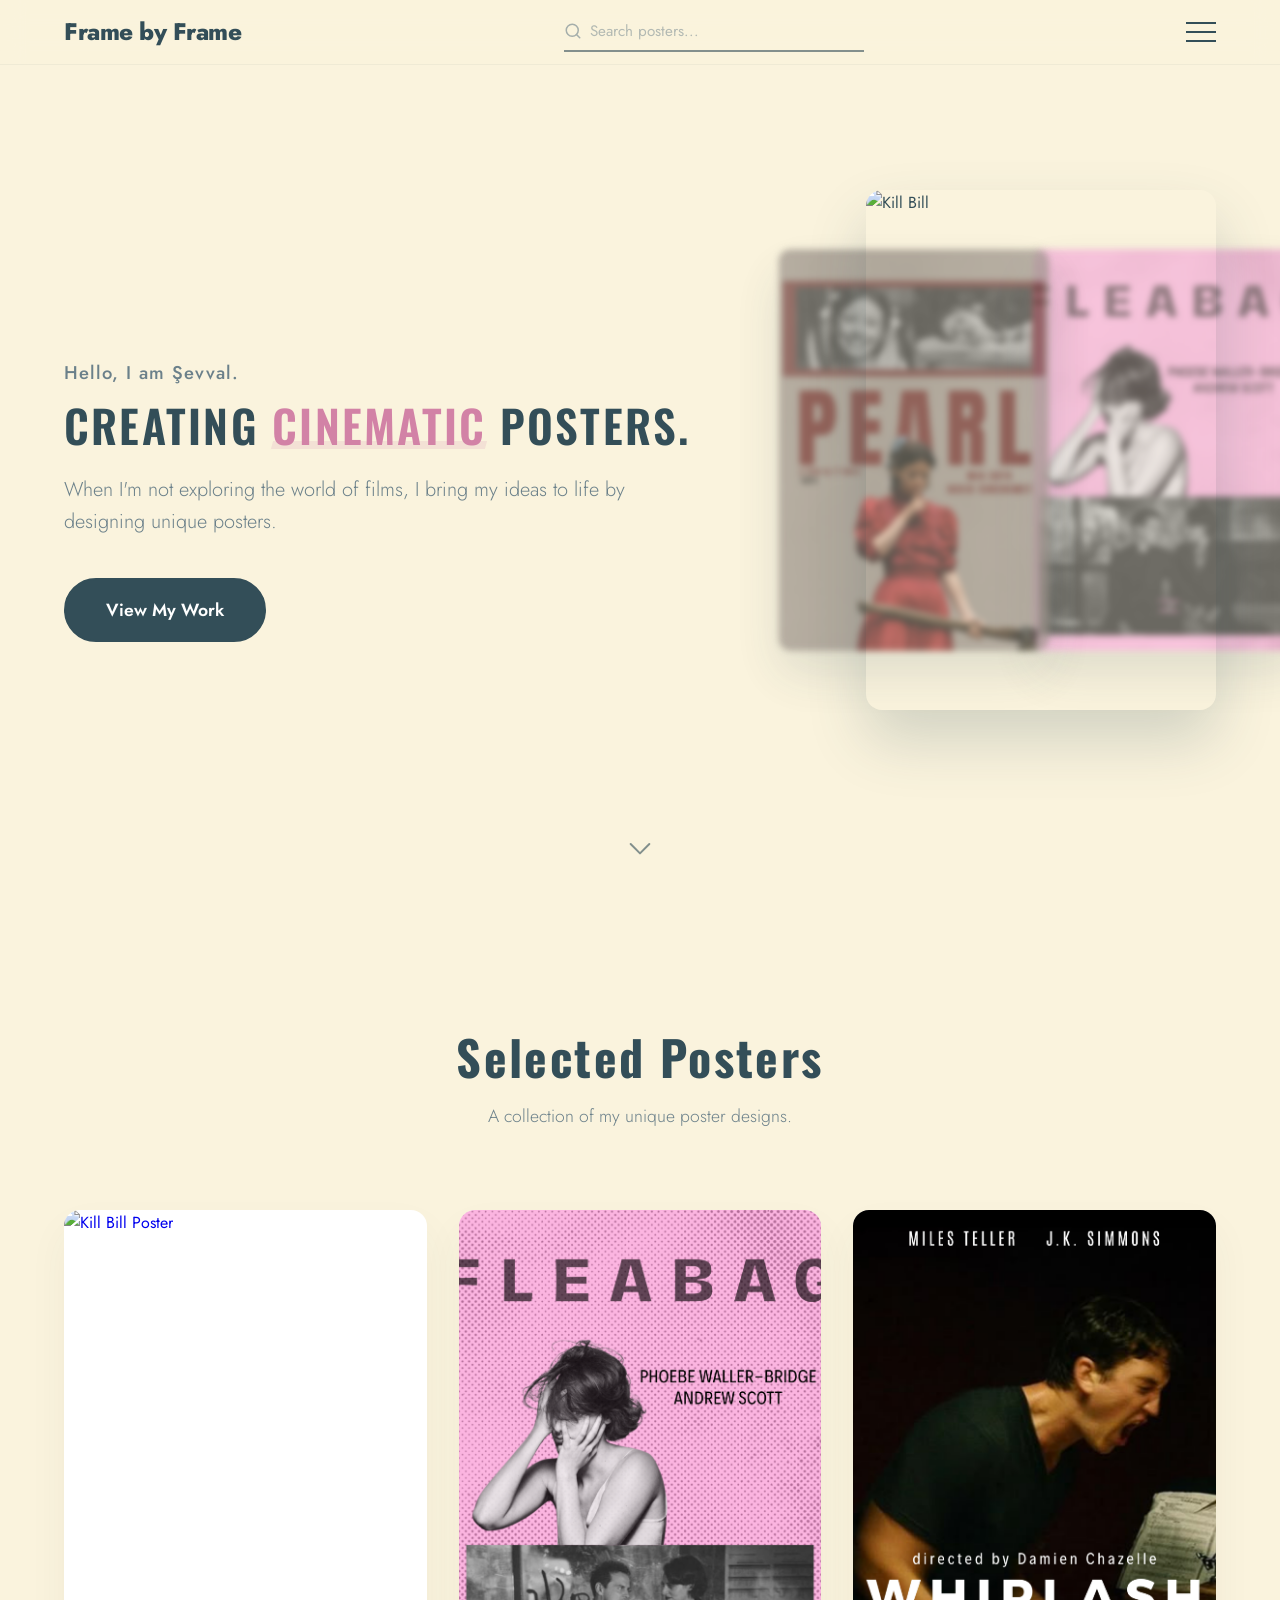
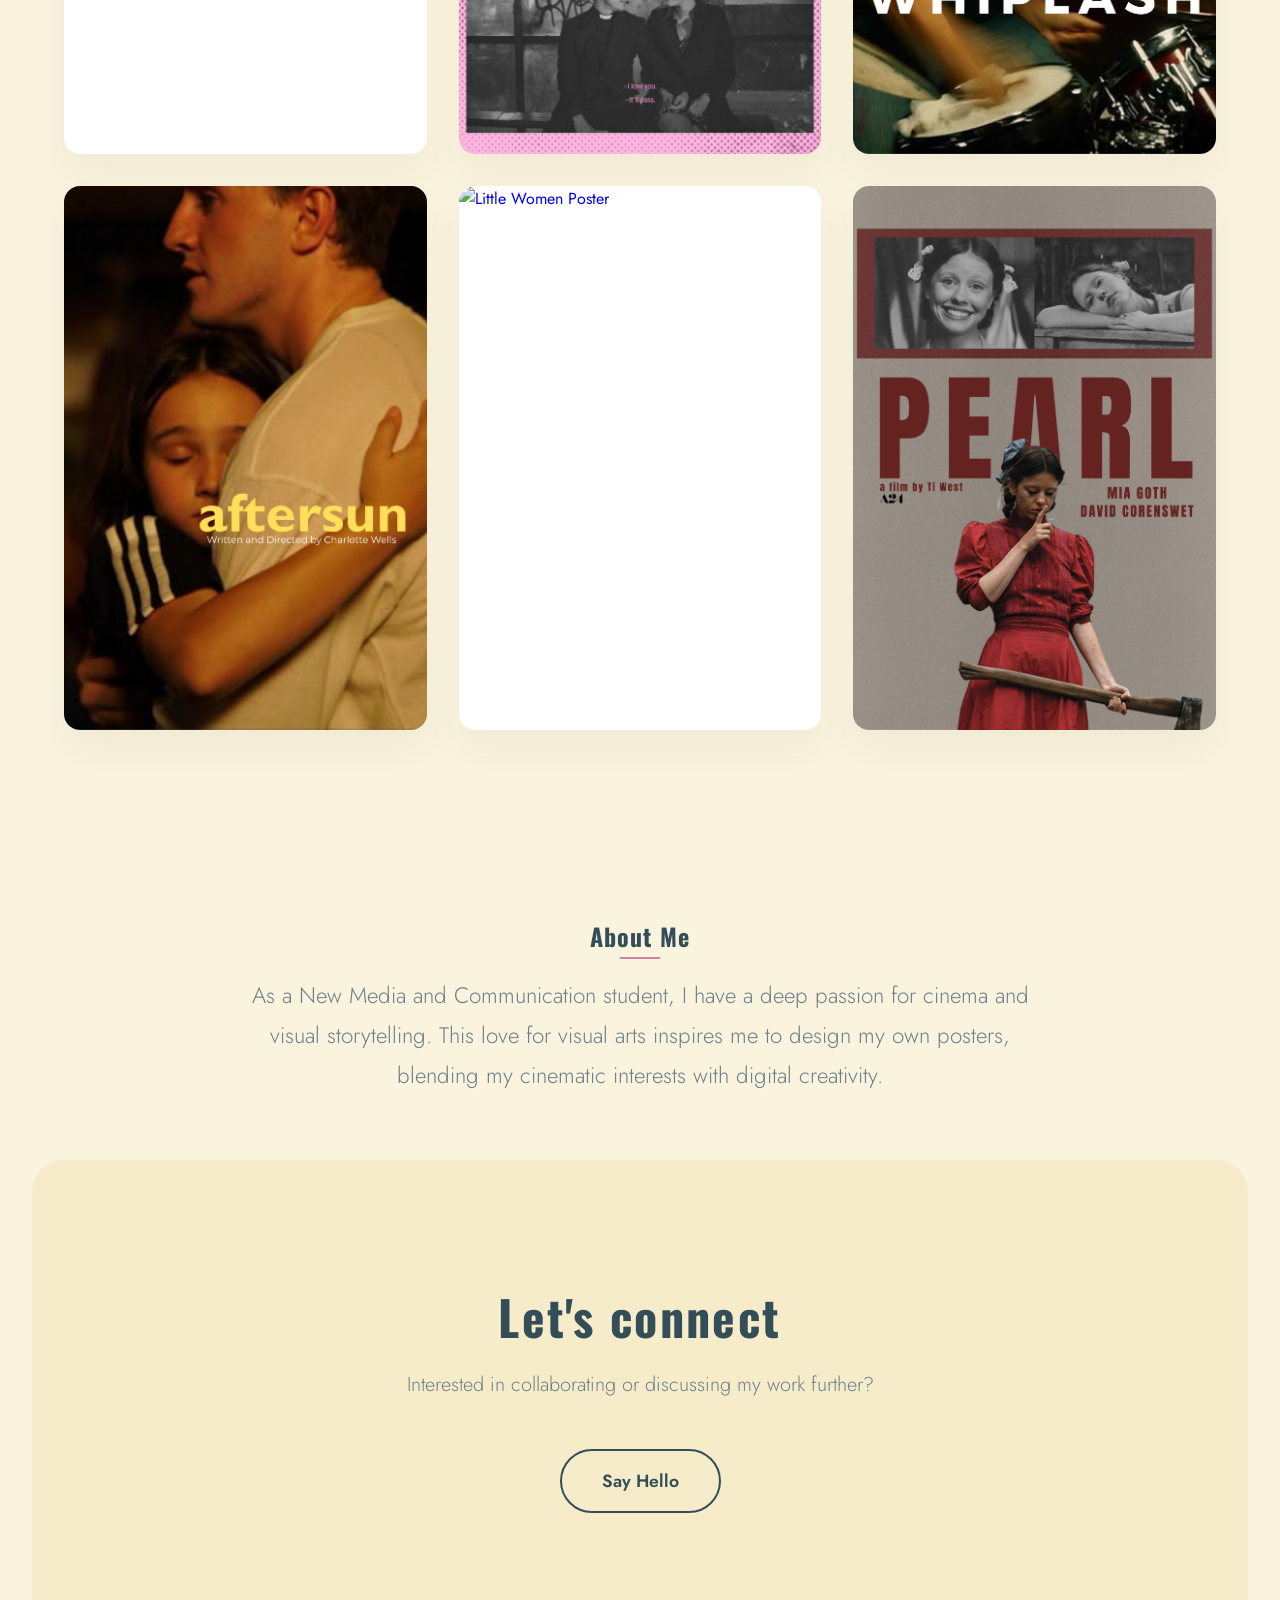
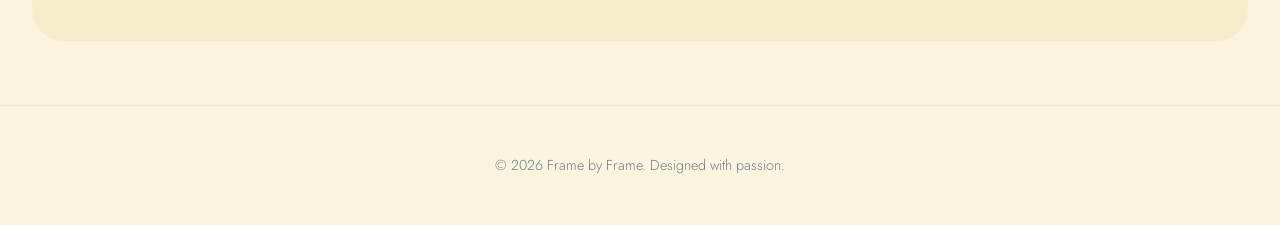
==== NMC104_Portfolio_ŞevvalEvlice/index.html @ 6ccd7b81 "Add files via upload" ====
<!DOCTYPE html>
<html lang="en">
<head>
    <meta charset="UTF-8">
    <meta name="viewport" content="width=device-width, initial-scale=1.0">
    <title>Frame by Frame | Portfolio</title>
    <meta name="description" content="Personal portfolio of Şevval, a New Media student showcasing poster designs.">
    <link rel="preconnect" href="https://fonts.googleapis.com">
    <link rel="preconnect" href="https://fonts.gstatic.com" crossorigin>
    <link href="https://fonts.googleapis.com/css2?family=Jost:wght@300;400;500;600&family=Oswald:wght@400;500;600;700&display=swap" rel="stylesheet">
    <link rel="stylesheet" href="style.css">
</head>
<body>
    <header class="header">
        <nav class="nav">
            <div class="logo">Frame by Frame</div>
            <div class="search-bar">
                <svg class="search-icon" xmlns="http://www.w3.org/2000/svg" width="18" height="18" viewBox="0 0 24 24" fill="none" stroke="currentColor" stroke-width="2" stroke-linecap="round" stroke-linejoin="round"><circle cx="11" cy="11" r="8"></circle><line x1="21" y1="21" x2="16.65" y2="16.65"></line></svg>
                <input type="text" id="posterSearch" placeholder="Search posters...">
            </div>

            <div class="nav-content" id="navContent">
                <ul class="nav-links">
                    <li><a href="#about">About</a></li>
                    <li><a href="posters.html">Work</a></li>
                    <li><a href="#contact">Contact</a></li>
                </ul>
            </div>

            <div class="hamburger" id="hamburger">
                <span></span>
                <span></span>
                <span></span>
            </div>
        </nav>
    </header>

    <main>
        <section class="hero" id="home">
            <div class="hero-content">
                <p class="greeting">Hello, I am Şevval.</p>
                <h1 class="title">Creating <span class="highlight">cinematic</span> posters.</h1>
                <p class="subtitle">When I'm not exploring the world of films, I bring my ideas to life by designing unique posters.</p>
                <a href="posters.html" class="btn">View My Work</a>
            </div>
            
            <div class="hero-slider">
                <div class="slider-track">
                    <img src="assets/KILL BILL.png" class="slider-item active" alt="Kill Bill">
                    <img src="assets/FLEABAG.png" class="slider-item next" alt="Fleabag">
                    <img src="assets/WHIPLASH.png" class="slider-item" alt="Whiplash">
                    <img src="assets/aftersun.png" class="slider-item" alt="Aftersun">
                    <img src="assets/little women.png" class="slider-item" alt="Little Women">
                    <img src="assets/PEARL.png" class="slider-item prev" alt="Pearl">
                </div>
            </div>
            
            <a href="#work" class="scroll-arrow" aria-label="Scroll to work">
                <svg xmlns="http://www.w3.org/2000/svg" width="32" height="32" viewBox="0 0 24 24" fill="none" stroke="currentColor" stroke-width="1.5" stroke-linecap="round" stroke-linejoin="round"><path d="m19 12-7 7-7-7"></path></svg>
            </a>
        </section>
        <section class="portfolio" id="work">
            <div class="section-header">
                <h2>Selected Posters</h2>
                <p>A collection of my unique poster designs.</p>
            </div>
            
            <div class="gallery">
                <a href="details.html?id=kill-bill" class="poster-card" style="text-decoration: none;">
                    <div class="poster-image-wrapper">
                        <img src="assets/KILL BILL.png" alt="Kill Bill Poster" class="poster-image" loading="lazy">
                        <div class="poster-overlay">
                            <span>Kill Bill</span>
                        </div>
                    </div>
                </a>

                <a href="details.html?id=fleabag" class="poster-card" style="text-decoration: none;">
                    <div class="poster-image-wrapper">
                        <img src="assets/FLEABAG.png" alt="Fleabag Poster" class="poster-image" style="object-position: top;" loading="lazy">
                        <div class="poster-overlay">
                            <span>Fleabag</span>
                        </div>
                    </div>
                </a>

                <a href="details.html?id=whiplash" class="poster-card" style="text-decoration: none;">
                    <div class="poster-image-wrapper">
                        <img src="assets/WHIPLASH.png" alt="Whiplash Poster" class="poster-image" loading="lazy">
                        <div class="poster-overlay">
                            <span>Whiplash</span>
                        </div>
                    </div>
                </a>

                <a href="details.html?id=aftersun" class="poster-card" style="text-decoration: none;">
                    <div class="poster-image-wrapper">
                        <img src="assets/aftersun.png" alt="Aftersun Poster" class="poster-image" loading="lazy">
                        <div class="poster-overlay">
                            <span>Aftersun</span>
                        </div>
                    </div>
                </a>

                <a href="details.html?id=little-women" class="poster-card" style="text-decoration: none;">
                    <div class="poster-image-wrapper">
                        <img src="assets/little women.png" alt="Little Women Poster" class="poster-image" style="object-position: top;" loading="lazy">
                        <div class="poster-overlay">
                            <span>Little Women</span>
                        </div>
                    </div>
                </a>

                <a href="details.html?id=pearl" class="poster-card" style="text-decoration: none;">
                    <div class="poster-image-wrapper">
                        <img src="assets/PEARL.png" alt="Pearl Poster" class="poster-image" loading="lazy">
                        <div class="poster-overlay">
                            <span>Pearl</span>
                        </div>
                    </div>
                </a>
            </div>
        </section>
        <section class="about-section" id="about">
            <div class="about-content">
                <h3>About Me</h3>
                <p>As a New Media and Communication student, I have a deep passion for cinema and visual storytelling. This love for visual arts inspires me to design my own posters, blending my cinematic interests with digital creativity.</p>
            </div>
        </section>

        <section class="contact" id="contact">
            <h2>Let's connect</h2>
            <p>Interested in collaborating or discussing my work further?</p>
            <a href="mailto:sevval.evlice@st.uskudar.edu.tr" class="btn btn-outline">Say Hello</a>
        </section>
    </main>

    <footer class="footer">
        <p>&copy; 2026 Frame by Frame. Designed with passion.</p>
    </footer>

    <script src="script.js"></script>
</body>
</html>
---- NMC104_Portfolio_ŞevvalEvlice/style.css ----
:root {
    --primary: #334E58;
    --accent: #D282A6;
    --accent-light: rgba(210, 130, 166, 0.15);
    --bg-color: #FAF3DD;
    --surface: #FFFFFF;
    --text-main: #334E58;
    --text-muted: #6B808A;
    --transition: all 0.5s cubic-bezier(0.16, 1, 0.3, 1);
}

* {
    margin: 0;
    padding: 0;
    box-sizing: border-box;
}

html {
    scroll-behavior: smooth;
}

body {
    font-family: 'Jost', sans-serif;
    background-color: var(--bg-color);
    color: var(--text-main);
    line-height: 1.6;
    overflow-x: hidden;
}

/* Typography */
h1, h2, h3 {
    font-family: 'Oswald', sans-serif;
    font-weight: 800;
    line-height: 1.2;
    letter-spacing: 0.05em;
}

h1 {
    font-size: clamp(2.5rem, 5vw, 4.5rem);
    margin-bottom: 1.5rem;
}

h2 {
    font-size: clamp(2rem, 4vw, 3rem);
    margin-bottom: 1rem;
}

p {
    color: var(--text-muted);
    font-size: 1.1rem;
    font-weight: 300;
}

.highlight {
    color: var(--accent);
    position: relative;
    display: inline-block;
}

.highlight::after {
    content: '';
    position: absolute;
    bottom: 5px;
    left: 0;
    width: 100%;
    height: 8px;
    background-color: var(--accent-light);
    z-index: -1;
    transform: skewX(-15deg);
}

/* Layout */
.header {
    position: fixed;
    top: 0;
    left: 0;
    width: 100%;
    padding: 0.75rem 5%;
    z-index: 100;
    background: rgba(250, 243, 221, 0.8);
    backdrop-filter: blur(12px);
    -webkit-backdrop-filter: blur(12px);
    border-bottom: 1px solid rgba(51, 78, 88, 0.05);
}

.nav {
    display: flex;
    justify-content: space-between;
    align-items: center;
    max-width: 1400px;
    margin: 0 auto;
    position: relative;
}

.logo {
    font-size: 1.5rem;
    font-weight: 800;
    color: var(--primary);
    letter-spacing: -0.02em;
}

.nav-content {
    position: absolute;
    top: calc(100% + 1.5rem);
    right: 0;
    width: 280px;
    background: var(--bg-color);
    display: flex;
    flex-direction: column;
    align-items: flex-start;
    justify-content: center;
    padding: 1.5rem;
    border-radius: 16px;
    box-shadow: 0 10px 40px rgba(51, 78, 88, 0.15);
    opacity: 0;
    visibility: hidden;
    transform: translateY(-20px);
    transition: var(--transition);
    z-index: 100;
}

.nav-content.active {
    opacity: 1;
    visibility: visible;
    transform: translateY(0);
}

.search-bar {
    flex: 1;
    max-width: 300px;
    margin: 0 2rem;
    display: flex;
    align-items: center;
    gap: 8px;
    border-bottom: 2px solid rgba(51, 78, 88, 0.6);
    transition: var(--transition);
}

.search-bar:focus-within {
    border-bottom-color: var(--accent);
}

.search-icon {
    color: var(--text-muted);
    opacity: 0.6;
    transition: var(--transition);
    flex-shrink: 0;
}

.search-bar:focus-within .search-icon {
    color: var(--accent);
    opacity: 1;
}

.search-bar input {
    font-size: 1rem;
    text-align: left;
}

/* Hamburger Menu Base */
.hamburger {
    display: flex;
    flex-direction: column;
    justify-content: space-between;
    width: 30px;
    height: 20px;
    cursor: pointer;
    z-index: 101;
}

.hamburger span {
    width: 100%;
    height: 2px;
    background-color: var(--primary);
    transition: var(--transition);
}

.hamburger.active span:nth-child(1) {
    transform: translateY(9px) rotate(45deg);
}

.hamburger.active span:nth-child(2) {
    opacity: 0;
}

.hamburger.active span:nth-child(3) {
    transform: translateY(-9px) rotate(-45deg);
}

.search-bar input {
    width: 100%;
    background: transparent;
    border: none;
    padding: 0.5rem 0;
    font-family: inherit;
    font-size: 0.95rem;
    color: var(--text-main);
    transition: var(--transition);
}

.search-bar input:focus {
    outline: none;
}

.search-bar input::placeholder {
    color: var(--text-muted);
    opacity: 0.5;
}

.nav-links {
    list-style: none;
    display: flex;
    flex-direction: column;
    align-items: flex-start;
    gap: 1.5rem;
    width: 100%;
}

.nav-links a {
    text-decoration: none;
    color: var(--text-muted);
    font-weight: 400;
    font-size: 1rem;
    transition: var(--transition);
    position: relative;
    display: inline-block;
}

.nav-links a:hover {
    color: var(--primary);
}

.nav-links a::after {
    content: '';
    position: absolute;
    width: 0;
    height: 2px;
    bottom: -4px;
    left: 0;
    background-color: var(--accent);
    transition: var(--transition);
}

.nav-links a:hover::after {
    width: 100%;
}

/* Hero Section */
.hero {
    display: flex;
    align-items: center;
    padding: 0 5%;
    position: relative;
    max-width: 1400px;
    margin: 0 auto;
    min-height: 100vh;
    padding-top: 180px;
    padding-bottom: 80px;
}

.hero-content {
    max-width: 700px;
    flex: 1;
    position: relative;
    z-index: 2;
    animation: fadeUp 1s cubic-bezier(0.16, 1, 0.3, 1) forwards;
}

.about-section {
    padding: 4rem 5%;
    background: var(--bg-color);
    display: flex;
    justify-content: center;
}

.about-content {
    max-width: 800px;
    text-align: center;
    animation: fadeUp 1s cubic-bezier(0.16, 1, 0.3, 1) forwards;
    animation-delay: 0.2s;
    opacity: 0;
}

.about-content h3 {
    font-size: 1.5rem;
    margin-bottom: 1.5rem;
    color: var(--primary);
    position: relative;
    display: inline-block;
}

.about-content h3::after {
    content: '';
    position: absolute;
    width: 40px;
    height: 2px;
    bottom: -8px;
    left: 50%;
    transform: translateX(-50%);
    background-color: var(--accent);
}

.about-content p {
    font-size: 1.4rem;
    line-height: 1.8;
    color: var(--text-muted);
}

.greeting {
    font-size: 1.15rem;
    font-weight: 500;
    color: var(--text-muted);
    letter-spacing: 1px;
    margin-bottom: 0.5rem;
}

.title {
    font-size: clamp(2rem, 3.5vw, 3.25rem);
    line-height: 1.3;
    font-weight: 600;
    max-width: 800px;
    margin-bottom: 1.25rem;
    text-transform: uppercase;
}

.subtitle {
    font-size: 1.25rem;
    margin-bottom: 2.5rem;
    max-width: 600px;
}

.btn {
    display: inline-block;
    padding: 1rem 2.5rem;
    background-color: var(--primary);
    color: var(--surface);
    text-decoration: none;
    border-radius: 50px;
    font-weight: 600;
    font-size: 1.1rem;
    transition: var(--transition);
    border: 2px solid var(--primary);
    cursor: pointer;
}

.btn:hover {
    background-color: transparent;
    color: var(--primary);
    transform: translateY(-3px);
    box-shadow: 0 10px 20px rgba(51, 78, 88, 0.1);
}

.btn-outline {
    background-color: transparent;
    color: var(--primary);
}

.btn-outline:hover {
    background-color: var(--primary);
    color: var(--surface);
}

.hero-slider {
    position: absolute;
    top: 50%;
    right: 5%;
    width: 350px;
    height: 520px;
    transform: translateY(-50%);
    z-index: 1;
    perspective: 1000px;
    display: flex;
    justify-content: center;
    align-items: center;
}

.slider-track {
    position: relative;
    width: 100%;
    height: 100%;
    transform-style: preserve-3d;
}

.slider-item {
    position: absolute;
    top: 0;
    left: 0;
    width: 100%;
    height: 100%;
    object-fit: cover;
    border-radius: 16px;
    box-shadow: 0 30px 60px rgba(51, 78, 88, 0.2);
    transition: all 0.8s cubic-bezier(0.25, 1, 0.5, 1);
    opacity: 0;
    transform: translateX(0) scale(0.8) translateZ(-200px);
    filter: blur(8px);
    pointer-events: none;
}

.slider-item.active {
    opacity: 1;
    transform: translateX(0) scale(1) translateZ(0);
    filter: blur(0);
    z-index: 3;
    pointer-events: auto;
}

.slider-item.prev {
    opacity: 0.7;
    transform: translateX(-40%) scale(0.85) translateZ(-100px);
    filter: blur(4px);
    z-index: 2;
}

.slider-item.next {
    opacity: 0.7;
    transform: translateX(40%) scale(0.85) translateZ(-100px);
    filter: blur(4px);
    z-index: 2;
}

/* Portfolio Section */
.portfolio {
    padding: 8rem 5%;
    max-width: 1400px;
    margin: 0 auto;
}

.section-header {
    text-align: center;
    margin-bottom: 5rem;
}

.gallery {
    display: grid;
    grid-template-columns: repeat(auto-fill, minmax(300px, 1fr));
    gap: 2rem;
}

/* Symmetrical layout using grid */
.poster-card {
    position: relative;
    border-radius: 16px;
    overflow: hidden;
    background: var(--surface);
    box-shadow: 0 20px 40px rgba(51, 78, 88, 0.05);
    transition: var(--transition);
    cursor: pointer;
    opacity: 0;
    transform: translateY(30px);
}

.poster-card.visible {
    opacity: 1;
    transform: translateY(0);
}

.poster-image-wrapper {
    position: relative;
    width: 100%;
    height: 100%;
    overflow: hidden;
    aspect-ratio: 2/3;
}

.poster-image {
    width: 100%;
    height: 100%;
    object-fit: cover;
    transition: transform 0.8s cubic-bezier(0.16, 1, 0.3, 1);
}

.poster-overlay {
    position: absolute;
    inset: 0;
    background: linear-gradient(to top, rgba(51, 78, 88, 0.9) 0%, rgba(51, 78, 88, 0.2) 50%, transparent 100%);
    display: flex;
    align-items: flex-end;
    padding: 2.5rem;
    opacity: 0;
    transition: var(--transition);
}

.poster-overlay span {
    color: var(--surface);
    font-size: 1.5rem;
    font-weight: 600;
    transform: translateY(20px);
    transition: var(--transition);
}

.poster-card:hover {
    transform: translateY(-10px);
    box-shadow: 0 30px 60px rgba(51, 78, 88, 0.15);
}

.poster-card:hover .poster-image {
    transform: scale(1.05);
}

.poster-card:hover .poster-overlay {
    opacity: 1;
}

.poster-card:hover .poster-overlay span {
    transform: translateY(0);
}

/* Contact Section */
.contact {
    padding: 8rem 5%;
    text-align: center;
    background-color: #F7ECCA;
    margin: 0 2rem 4rem 2rem;
    border-radius: 32px;
}

.contact h2 {
    margin-bottom: 1.5rem;
}

.contact p {
    margin-bottom: 3rem;
    font-size: 1.25rem;
}

/* Footer */
.footer {
    padding: 3rem 5%;
    text-align: center;
    border-top: 1px solid rgba(51, 78, 88, 0.05);
}

.footer p {
    font-size: 0.9rem;
}

/* Animations */
@keyframes fadeUp {
    from {
        opacity: 0;
        transform: translateY(30px);
    }
    to {
        opacity: 1;
        transform: translateY(0);
    }
}

@keyframes float {
    0% { transform: translateY(-50%) translateX(0); }
    50% { transform: translateY(-45%) translateX(20px); }
    100% { transform: translateY(-50%) translateX(0); }
}

/* Responsive */
@media (max-width: 992px) {
    .hero {
        flex-direction: column;
        justify-content: center;
        text-align: center;
        padding-top: 120px;
    }
    
    .hero-content {
        margin-bottom: 3rem;
    }

    .gallery {
        grid-template-columns: repeat(2, 1fr);
    }
    
    .hero-slider {
        position: relative;
        top: auto;
        right: auto;
        transform: none;
        width: 280px;
        height: 420px;
        margin: 0 auto;
    }
}

@media (max-width: 768px) {
    .gallery {
        grid-template-columns: 1fr;
    }
    .poster-card:nth-child(n) {
        grid-column: span 1;
    }
    
    .contact {
        margin: 0 1rem 2rem 1rem;
        padding: 4rem 1rem;
    }
}

.scroll-arrow {
    position: absolute;
    bottom: 2rem;
    left: 50%;
    transform: translateX(-50%);
    color: var(--primary);
    animation: bounce 2s infinite ease-in-out;
    transition: var(--transition);
    z-index: 10;
    opacity: 0.6;
}

.scroll-arrow:hover {
    color: var(--accent);
    opacity: 1;
}

@keyframes bounce {
    0%, 20%, 50%, 80%, 100% {
        transform: translateX(-50%) translateY(0);
    }
    40% {
        transform: translateX(-50%) translateY(-15px);
    }
    60% {
        transform: translateX(-50%) translateY(-7px);
    }
}

/* Details Page */
.details-container {
    max-width: 1200px;
    margin: 0 auto;
    padding: 0 5% 4rem 5%;
}

.back-link {
    display: inline-block;
    margin-bottom: 2rem;
    color: var(--text-muted);
    text-decoration: none;
    font-weight: 500;
    transition: var(--transition);
}

.back-link:hover {
    color: var(--primary);
    transform: translateX(-5px);
}

.details-layout {
    display: flex;
    gap: 4rem;
    align-items: flex-start;
}

.details-image-container {
    flex: 1;
    max-width: 500px;
    border-radius: 16px;
    overflow: hidden;
    box-shadow: 0 20px 40px rgba(51, 78, 88, 0.1);
}

.details-image {
    width: 100%;
    height: auto;
    display: block;
}

.details-content {
    flex: 1;
    padding-top: 2rem;
}

.details-title {
    font-family: 'Oswald', sans-serif;
    font-weight: 800;
    font-size: clamp(2.5rem, 4vw, 4rem);
    margin-bottom: 1.5rem;
    color: var(--primary);
    letter-spacing: 0.05em;
}

.details-meta {
    margin-bottom: 2rem;
    padding-bottom: 2rem;
    border-bottom: 1px solid rgba(51, 78, 88, 0.1);
    font-family: 'Inter', sans-serif;
}

.details-meta p {
    font-size: 1.15rem;
    margin-bottom: 0.75rem;
    color: var(--text-main);
    line-height: 1.6;
}

.details-meta strong {
    color: var(--primary);
    font-weight: 600;
    margin-right: 0.5rem;
}

.details-description p {
    font-family: 'Inter', sans-serif;
    font-size: 1.25rem;
    line-height: 1.9;
    color: var(--text-muted);
}

@media (max-width: 768px) {
    .details-layout {
        flex-direction: column;
        gap: 2rem;
    }
    
    .details-image-container {
        max-width: 100%;
    }
}
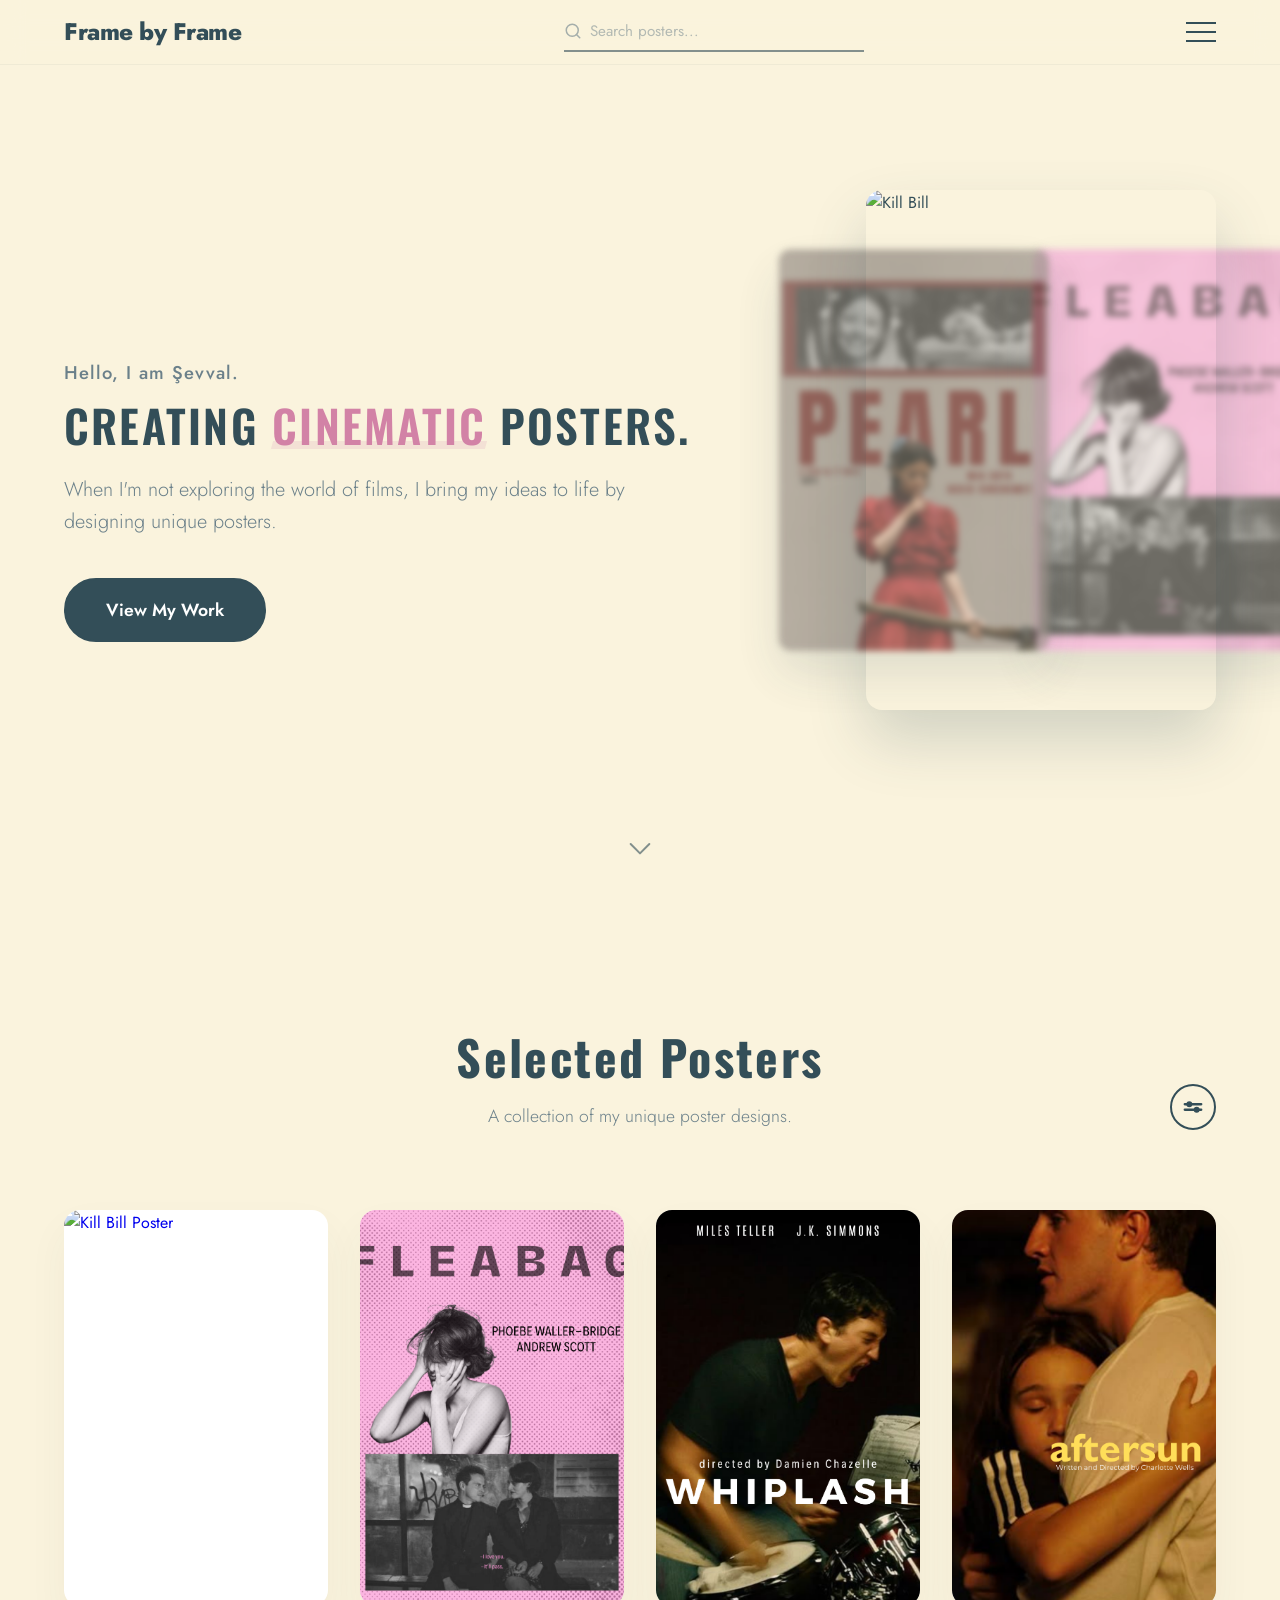
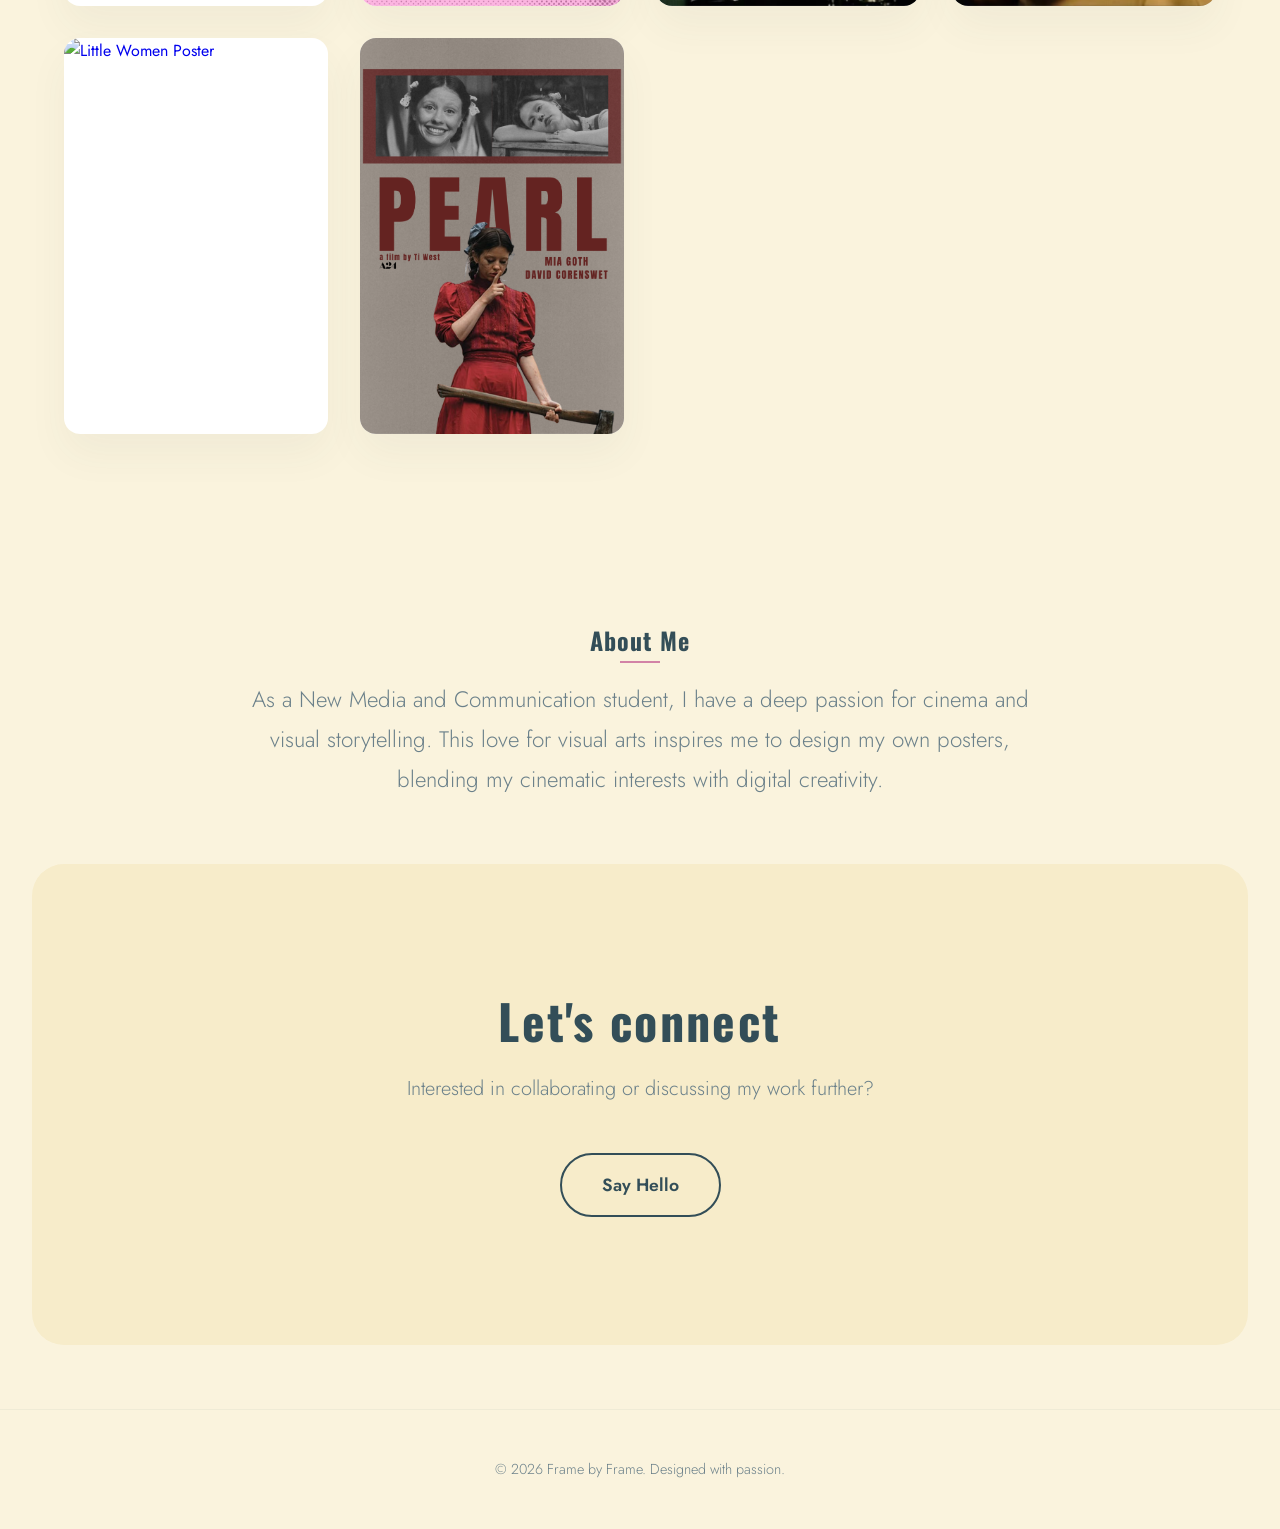
==== commit e8f9a47e: "Add files via upload git commit -m "Site tasarımı ve içerikler güncellendi"" ====
--- a/NMC104_Portfolio_ŞevvalEvlice/index.html
+++ b/NMC104_Portfolio_ŞevvalEvlice/index.html
@@ -22,7 +22,7 @@
             <div class="nav-content" id="navContent">
                 <ul class="nav-links">
                     <li><a href="#about">About</a></li>
-                    <li><a href="posters.html">Work</a></li>
+                    <li><a href="#work">Work</a></li>
                     <li><a href="#contact">Contact</a></li>
                 </ul>
             </div>
@@ -41,7 +41,7 @@
                 <p class="greeting">Hello, I am Şevval.</p>
                 <h1 class="title">Creating <span class="highlight">cinematic</span> posters.</h1>
                 <p class="subtitle">When I'm not exploring the world of films, I bring my ideas to life by designing unique posters.</p>
-                <a href="posters.html" class="btn">View My Work</a>
+                <a href="#work" class="btn">View My Work</a>
             </div>
             
             <div class="hero-slider">
@@ -63,6 +63,27 @@
             <div class="section-header">
                 <h2>Selected Posters</h2>
                 <p>A collection of my unique poster designs.</p>
+                <div class="view-controls">
+                    <button id="view-settings-btn" class="view-settings-btn" aria-label="View Options">
+                        <svg width="22" height="22" viewBox="0 0 24 24" fill="none" stroke="currentColor" stroke-width="2.5" stroke-linecap="round" stroke-linejoin="round">
+                            <line x1="3" y1="9" x2="21" y2="9"></line>
+                            <circle cx="8" cy="9" r="2"></circle>
+                            <line x1="3" y1="15" x2="21" y2="15"></line>
+                            <circle cx="16" cy="15" r="2"></circle>
+                        </svg>
+                    </button>
+                    <div class="view-dropdown" id="view-dropdown">
+                        <div class="dropdown-header">Seçenekleri gör</div>
+                        <button id="btn-big" class="dropdown-item active">
+                            Varsayılan
+                            <svg class="check-icon" width="18" height="18" viewBox="0 0 24 24" fill="none" stroke="currentColor" stroke-width="2.5" stroke-linecap="round" stroke-linejoin="round"><polyline points="20 6 9 17 4 12"></polyline></svg>
+                        </button>
+                        <button id="btn-compact" class="dropdown-item">
+                            Kompakt
+                            <svg class="check-icon" width="18" height="18" viewBox="0 0 24 24" fill="none" stroke="currentColor" stroke-width="2.5" stroke-linecap="round" stroke-linejoin="round"><polyline points="20 6 9 17 4 12"></polyline></svg>
+                        </button>
+                    </div>
+                </div>
             </div>
             
             <div class="gallery">
@@ -139,6 +160,7 @@
         <p>&copy; 2026 Frame by Frame. Designed with passion.</p>
     </footer>
 
+    <script src="data.js"></script>
     <script src="script.js"></script>
 </body>
 </html>
--- a/NMC104_Portfolio_ŞevvalEvlice/style.css
+++ b/NMC104_Portfolio_ŞevvalEvlice/style.css
@@ -429,11 +429,12 @@
 .section-header {
     text-align: center;
     margin-bottom: 5rem;
+    position: relative;
 }
 
 .gallery {
     display: grid;
-    grid-template-columns: repeat(auto-fill, minmax(300px, 1fr));
+    grid-template-columns: repeat(4, 1fr);
     gap: 2rem;
 }
 
@@ -716,3 +717,287 @@
         max-width: 100%;
     }
 }
+
+/* Modal Styles */
+.modal {
+    display: flex;
+    justify-content: center;
+    align-items: center;
+    position: fixed;
+    z-index: 1000;
+    left: 0;
+    top: 0;
+    width: 100%;
+    height: 100%;
+    background-color: rgba(51, 78, 88, 0.8);
+    backdrop-filter: blur(8px);
+    opacity: 0;
+    visibility: hidden;
+    pointer-events: none;
+    transition: var(--transition);
+}
+
+.modal.show {
+    opacity: 1;
+    visibility: visible;
+    pointer-events: auto;
+}
+
+.modal-content {
+    background-color: var(--surface);
+    padding: 2rem;
+    border-radius: 16px;
+    width: 90%;
+    max-width: 900px;
+    position: relative;
+    box-shadow: 0 30px 60px rgba(0, 0, 0, 0.2);
+    transform: scale(0.95) translateY(20px);
+    opacity: 0;
+    transition: var(--transition);
+    max-height: 90vh;
+    overflow-y: auto;
+}
+
+.modal.show .modal-content {
+    transform: scale(1) translateY(0);
+    opacity: 1;
+}
+
+.close-modal {
+    position: absolute;
+    top: 15px;
+    right: 25px;
+    color: var(--text-muted);
+    font-size: 35px;
+    font-weight: bold;
+    cursor: pointer;
+    transition: color 0.3s ease;
+    z-index: 10;
+}
+
+.close-modal:hover,
+.close-modal:focus {
+    color: var(--accent);
+    text-decoration: none;
+}
+
+.modal-layout {
+    display: flex;
+    gap: 3rem;
+    align-items: flex-start;
+}
+
+.modal-image-container {
+    flex: 1;
+    max-width: 400px;
+    border-radius: 12px;
+    overflow: hidden;
+    box-shadow: 0 10px 30px rgba(51, 78, 88, 0.1);
+}
+
+.modal-image-container img {
+    width: 100%;
+    height: auto;
+    display: block;
+}
+
+.modal-info {
+    flex: 1;
+    padding-top: 1rem;
+}
+
+.modal-info h2 {
+    font-size: clamp(2rem, 3vw, 3rem);
+    color: var(--primary);
+    margin-bottom: 1rem;
+    font-family: 'Oswald', sans-serif;
+    font-weight: 800;
+}
+
+.modal-meta {
+    margin-bottom: 1.5rem;
+    padding-bottom: 1.5rem;
+    border-bottom: 1px solid rgba(51, 78, 88, 0.1);
+}
+
+.modal-meta p {
+    font-size: 1.1rem;
+    margin-bottom: 0.5rem;
+    color: var(--text-main);
+}
+
+.modal-meta strong {
+    color: var(--primary);
+}
+
+.modal-description p {
+    font-size: 1.15rem;
+    line-height: 1.8;
+}
+
+/* Compact View (Global) */
+.gallery.compact-view {
+    grid-template-columns: repeat(auto-fill, minmax(160px, 1fr));
+    gap: 1rem;
+}
+
+.gallery.compact-view .poster-overlay {
+    padding: 1rem;
+}
+
+.gallery.compact-view .poster-overlay span {
+    font-size: 1.1rem;
+    transform: translateY(0);
+    opacity: 1;
+}
+
+/* View Controls Dropdown */
+.view-controls {
+    position: absolute;
+    right: 0;
+    bottom: 0;
+    display: flex;
+    z-index: 10;
+}
+
+.view-settings-btn {
+    background: transparent;
+    color: var(--primary);
+    border: 2px solid var(--primary);
+    border-radius: 50%;
+    width: 46px;
+    height: 46px;
+    cursor: pointer;
+    display: flex;
+    align-items: center;
+    justify-content: center;
+    transition: var(--transition);
+}
+
+.view-settings-btn:hover,
+.view-settings-btn.active {
+    background: var(--primary);
+    color: var(--surface);
+    transform: translateY(-2px);
+    box-shadow: 0 5px 15px rgba(51, 78, 88, 0.2);
+}
+
+.view-dropdown {
+    position: absolute;
+    top: calc(100% + 12px);
+    right: 0;
+    left: auto;
+    transform: translateY(-10px);
+    background: var(--bg-color);
+    border-radius: 16px;
+    padding: 1rem;
+    width: 220px;
+    box-shadow: 0 10px 40px rgba(51, 78, 88, 0.15);
+    border: 1px solid rgba(51, 78, 88, 0.05);
+    opacity: 0;
+    visibility: hidden;
+    transition: var(--transition);
+    z-index: 100;
+}
+
+.view-dropdown.show {
+    opacity: 1;
+    visibility: visible;
+    transform: translateY(0);
+}
+
+.dropdown-header {
+    color: var(--text-muted);
+    font-size: 0.85rem;
+    font-weight: 500;
+    margin-bottom: 0.75rem;
+    padding: 0 0.5rem;
+    text-align: left;
+}
+
+.dropdown-item {
+    display: flex;
+    justify-content: space-between;
+    align-items: center;
+    width: 100%;
+    padding: 0.85rem 0.5rem;
+    background: transparent;
+    border: none;
+    color: var(--text-main);
+    font-size: 1.05rem;
+    font-weight: 500;
+    font-family: inherit;
+    cursor: pointer;
+    border-radius: 8px;
+    transition: var(--transition);
+}
+
+.dropdown-item:hover {
+    background: var(--surface);
+    color: var(--primary);
+}
+
+.dropdown-item .check-icon {
+    opacity: 0;
+    transition: var(--transition);
+    color: var(--accent);
+}
+
+.dropdown-item.active .check-icon {
+    opacity: 1;
+}
+
+@media (max-width: 768px) {
+
+    .modal-layout {
+        flex-direction: column;
+        gap: 1.5rem;
+    }
+
+    .modal-image-container {
+        max-width: 100%;
+        margin: 0 auto;
+    }
+    
+    .modal-content {
+        padding: 3rem 1.5rem 1.5rem;
+    }
+    
+    .close-modal {
+        top: 10px;
+        right: 15px;
+    }
+
+    /* Force exactly 2 columns for compact view on mobile */
+    .gallery.compact-view {
+        grid-template-columns: repeat(2, 1fr);
+    }
+
+    
+    /* Symmetry fixes for Nav Header */
+    .nav {
+        flex-wrap: wrap;
+    }
+    
+    .logo {
+        flex: 1;
+    }
+    
+    .hamburger {
+        margin-left: auto;
+    }
+    
+    .search-bar {
+        order: 3;
+        flex: 1 1 100%;
+        max-width: 100%;
+        margin: 1rem 0 0 0;
+    }
+
+    /* Adjust view controls on mobile so they don't overlap text */
+    .view-controls {
+        position: relative;
+        justify-content: flex-end;
+        margin-top: 1.5rem;
+    }
+}
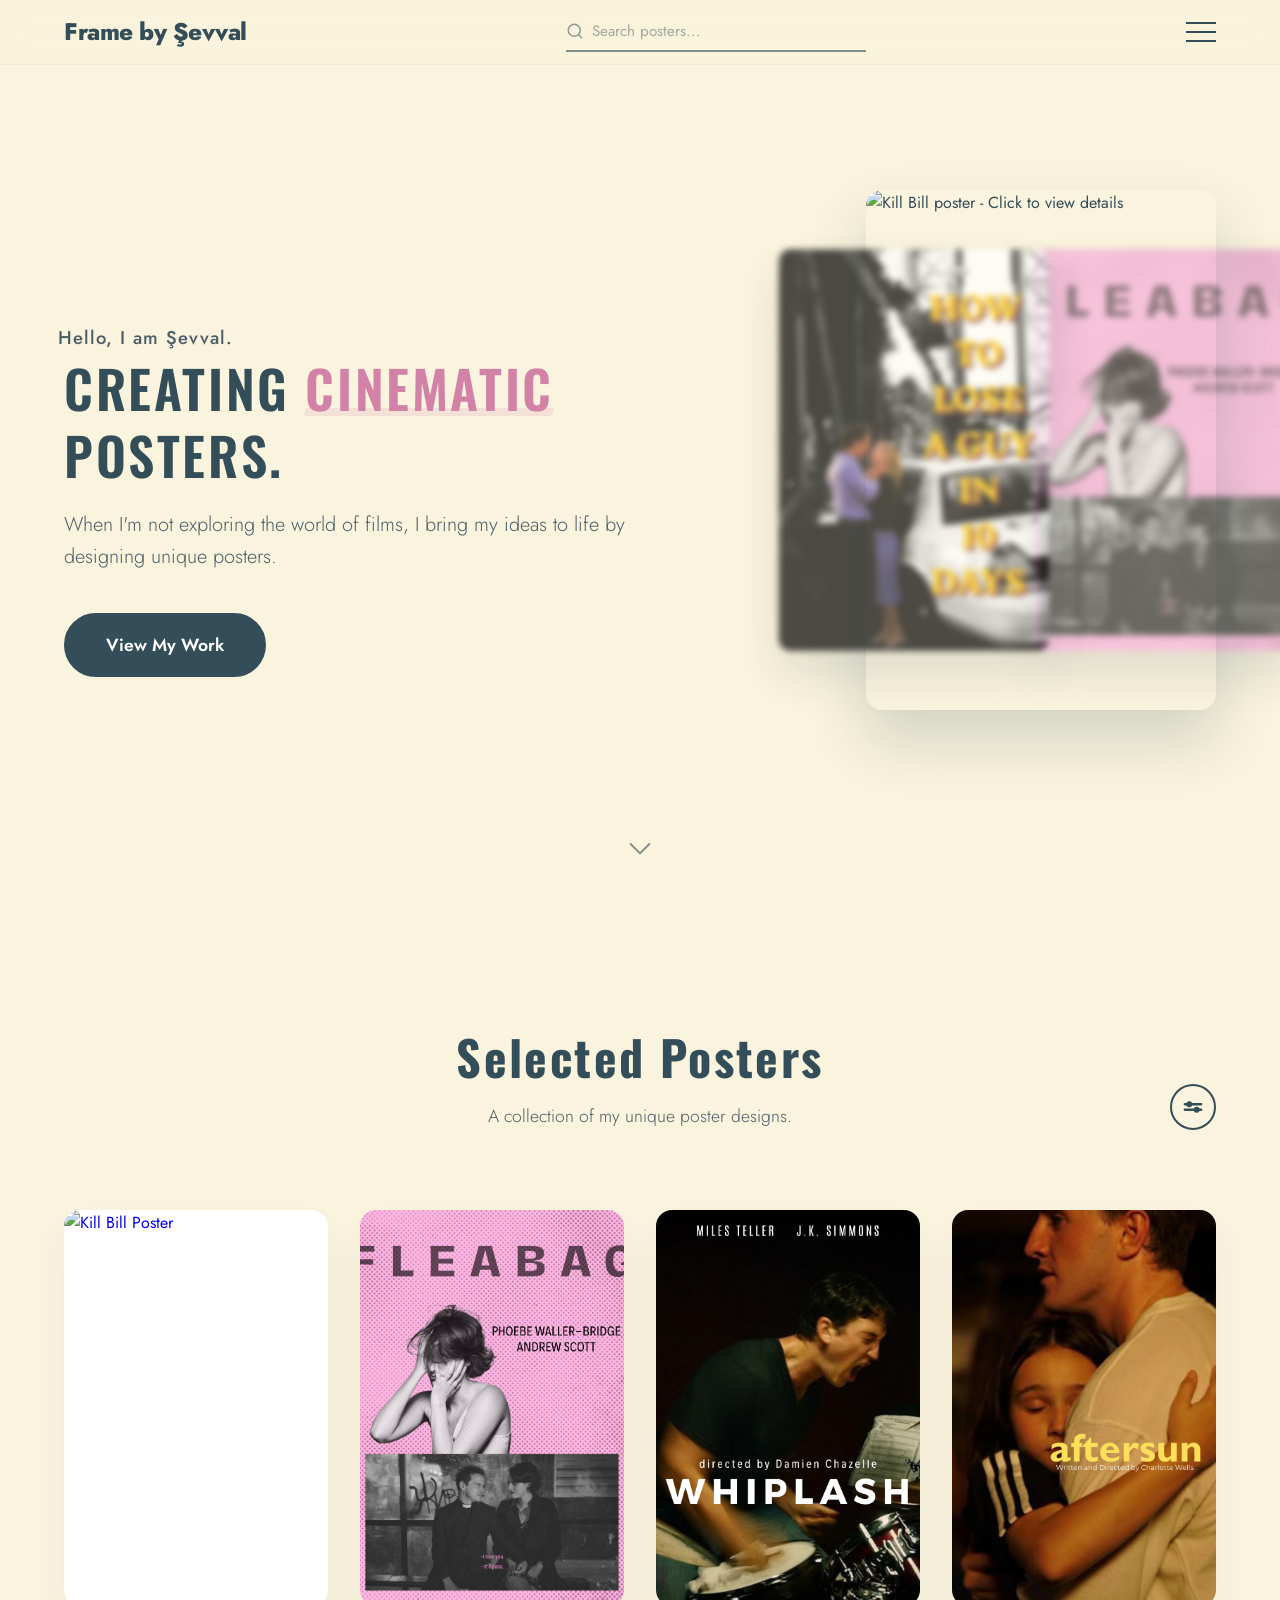
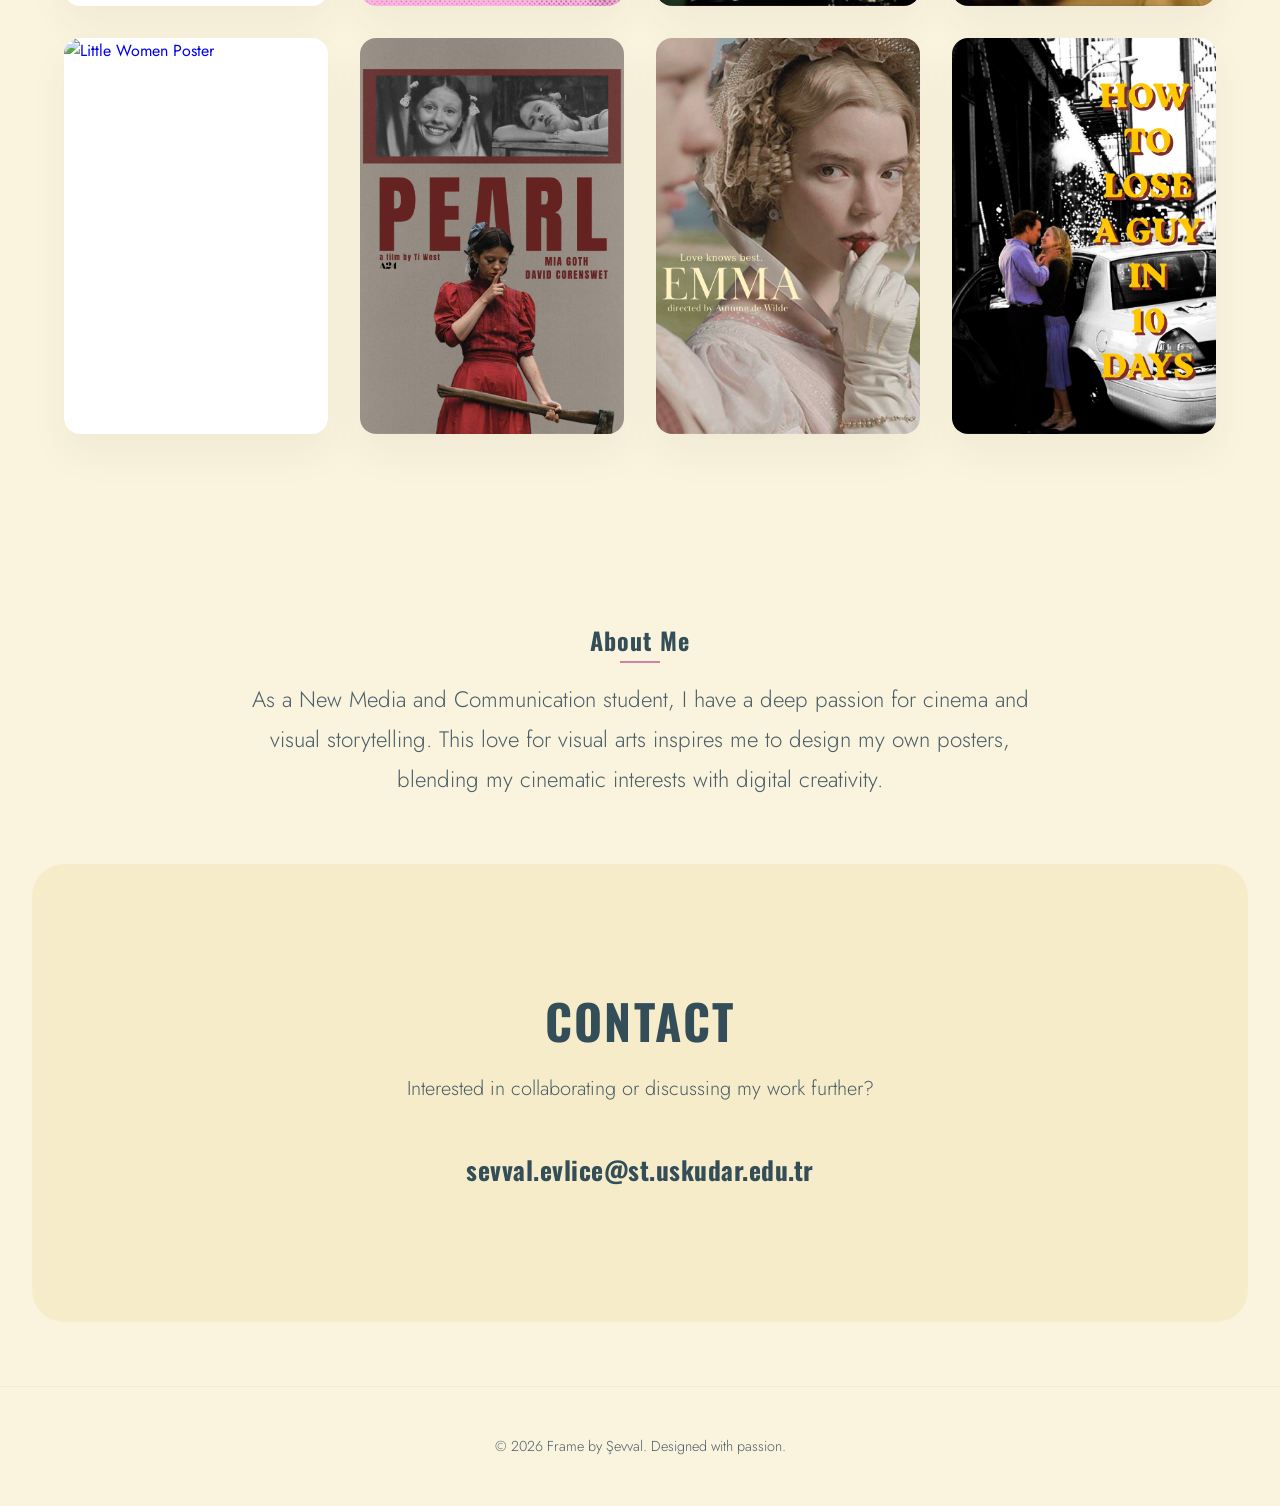
==== commit 2710c053: "Add files via upload" ====
--- a/NMC104_Portfolio_ŞevvalEvlice/index.html
+++ b/NMC104_Portfolio_ŞevvalEvlice/index.html
@@ -1,22 +1,24 @@
 <!DOCTYPE html>
 <html lang="en">
 <head>
+    <script>document.documentElement.classList.add('js');</script>
     <meta charset="UTF-8">
     <meta name="viewport" content="width=device-width, initial-scale=1.0">
-    <title>Frame by Frame | Portfolio</title>
+    <title>Frame by Şevval | Portfolio</title>
     <meta name="description" content="Personal portfolio of Şevval, a New Media student showcasing poster designs.">
     <link rel="preconnect" href="https://fonts.googleapis.com">
     <link rel="preconnect" href="https://fonts.gstatic.com" crossorigin>
     <link href="https://fonts.googleapis.com/css2?family=Jost:wght@300;400;500;600&family=Oswald:wght@400;500;600;700&display=swap" rel="stylesheet">
-    <link rel="stylesheet" href="style.css">
+    <link rel="stylesheet" href="style.css?v=3.4">
 </head>
 <body>
+    <a href="#work" class="skip-link">Skip to Selected Posters</a>
     <header class="header">
         <nav class="nav">
-            <div class="logo">Frame by Frame</div>
+            <a href="#home" class="logo" style="text-decoration: none; color: inherit;" aria-label="Frame by Şevval - Back to Home">Frame by Şevval</a>
             <div class="search-bar">
                 <svg class="search-icon" xmlns="http://www.w3.org/2000/svg" width="18" height="18" viewBox="0 0 24 24" fill="none" stroke="currentColor" stroke-width="2" stroke-linecap="round" stroke-linejoin="round"><circle cx="11" cy="11" r="8"></circle><line x1="21" y1="21" x2="16.65" y2="16.65"></line></svg>
-                <input type="text" id="posterSearch" placeholder="Search posters...">
+                <input type="text" id="posterSearch" placeholder="Search posters..." aria-label="Search posters by title">
             </div>
 
             <div class="nav-content" id="navContent">
@@ -27,7 +29,7 @@
                 </ul>
             </div>
 
-            <div class="hamburger" id="hamburger">
+            <div class="hamburger" id="hamburger" role="button" tabindex="0" aria-label="Toggle navigation menu" aria-expanded="false">
                 <span></span>
                 <span></span>
                 <span></span>
@@ -44,14 +46,16 @@
                 <a href="#work" class="btn">View My Work</a>
             </div>
             
-            <div class="hero-slider">
+            <div class="hero-slider" role="region" aria-label="Cinematic posters slider">
                 <div class="slider-track">
-                    <img src="assets/KILL BILL.png" class="slider-item active" alt="Kill Bill">
-                    <img src="assets/FLEABAG.png" class="slider-item next" alt="Fleabag">
-                    <img src="assets/WHIPLASH.png" class="slider-item" alt="Whiplash">
-                    <img src="assets/aftersun.png" class="slider-item" alt="Aftersun">
-                    <img src="assets/little women.png" class="slider-item" alt="Little Women">
-                    <img src="assets/PEARL.png" class="slider-item prev" alt="Pearl">
+                    <img src="assets/KILL BILL.png" class="slider-item active" alt="Kill Bill poster - Click to view details" tabindex="0" role="button">
+                    <img src="assets/FLEABAG.png" class="slider-item next" alt="Fleabag poster - Click to show" tabindex="0" role="button">
+                    <img src="assets/WHIPLASH.png" class="slider-item" alt="Whiplash poster - Click to show" tabindex="0" role="button">
+                    <img src="assets/aftersun.png" class="slider-item" alt="Aftersun poster - Click to show" tabindex="0" role="button">
+                    <img src="assets/little women.png" class="slider-item" alt="Little Women poster - Click to show" tabindex="0" role="button">
+                    <img src="assets/PEARL.png" class="slider-item prev" alt="Pearl poster - Click to show" tabindex="0" role="button">
+                    <img src="assets/EMMA.jpg" class="slider-item" alt="Emma poster - Click to show" tabindex="0" role="button">
+                    <img src="assets/how to lose a guy in 10 days (1).jpg" class="slider-item" alt="How to Lose a Guy in 10 Days poster - Click to show" tabindex="0" role="button">
                 </div>
             </div>
             
@@ -64,7 +68,7 @@
                 <h2>Selected Posters</h2>
                 <p>A collection of my unique poster designs.</p>
                 <div class="view-controls">
-                    <button id="view-settings-btn" class="view-settings-btn" aria-label="View Options">
+                    <button id="view-settings-btn" class="view-settings-btn" aria-label="View Options" aria-expanded="false" aria-haspopup="menu" aria-controls="view-dropdown">
                         <svg width="22" height="22" viewBox="0 0 24 24" fill="none" stroke="currentColor" stroke-width="2.5" stroke-linecap="round" stroke-linejoin="round">
                             <line x1="3" y1="9" x2="21" y2="9"></line>
                             <circle cx="8" cy="9" r="2"></circle>
@@ -72,14 +76,14 @@
                             <circle cx="16" cy="15" r="2"></circle>
                         </svg>
                     </button>
-                    <div class="view-dropdown" id="view-dropdown">
-                        <div class="dropdown-header">Seçenekleri gör</div>
-                        <button id="btn-big" class="dropdown-item active">
-                            Varsayılan
+                    <div class="view-dropdown" id="view-dropdown" role="menu" aria-label="View options menu">
+                        <div class="dropdown-header" role="presentation">View options</div>
+                        <button id="btn-compact" class="dropdown-item" role="menuitemradio" aria-checked="false">
+                            Compact
                             <svg class="check-icon" width="18" height="18" viewBox="0 0 24 24" fill="none" stroke="currentColor" stroke-width="2.5" stroke-linecap="round" stroke-linejoin="round"><polyline points="20 6 9 17 4 12"></polyline></svg>
                         </button>
-                        <button id="btn-compact" class="dropdown-item">
-                            Kompakt
+                        <button id="btn-big" class="dropdown-item active" role="menuitemradio" aria-checked="true">
+                            Default
                             <svg class="check-icon" width="18" height="18" viewBox="0 0 24 24" fill="none" stroke="currentColor" stroke-width="2.5" stroke-linecap="round" stroke-linejoin="round"><polyline points="20 6 9 17 4 12"></polyline></svg>
                         </button>
                     </div>
@@ -87,7 +91,7 @@
             </div>
             
             <div class="gallery">
-                <a href="details.html?id=kill-bill" class="poster-card" style="text-decoration: none;">
+                <a href="details.html?id=kill-bill" class="poster-card" style="text-decoration: none;" aria-haspopup="dialog" aria-label="View details for Kill Bill poster">
                     <div class="poster-image-wrapper">
                         <img src="assets/KILL BILL.png" alt="Kill Bill Poster" class="poster-image" loading="lazy">
                         <div class="poster-overlay">
@@ -96,7 +100,7 @@
                     </div>
                 </a>
 
-                <a href="details.html?id=fleabag" class="poster-card" style="text-decoration: none;">
+                <a href="details.html?id=fleabag" class="poster-card" style="text-decoration: none;" aria-haspopup="dialog" aria-label="View details for Fleabag poster">
                     <div class="poster-image-wrapper">
                         <img src="assets/FLEABAG.png" alt="Fleabag Poster" class="poster-image" style="object-position: top;" loading="lazy">
                         <div class="poster-overlay">
@@ -105,7 +109,7 @@
                     </div>
                 </a>
 
-                <a href="details.html?id=whiplash" class="poster-card" style="text-decoration: none;">
+                <a href="details.html?id=whiplash" class="poster-card" style="text-decoration: none;" aria-haspopup="dialog" aria-label="View details for Whiplash poster">
                     <div class="poster-image-wrapper">
                         <img src="assets/WHIPLASH.png" alt="Whiplash Poster" class="poster-image" loading="lazy">
                         <div class="poster-overlay">
@@ -114,7 +118,7 @@
                     </div>
                 </a>
 
-                <a href="details.html?id=aftersun" class="poster-card" style="text-decoration: none;">
+                <a href="details.html?id=aftersun" class="poster-card" style="text-decoration: none;" aria-haspopup="dialog" aria-label="View details for Aftersun poster">
                     <div class="poster-image-wrapper">
                         <img src="assets/aftersun.png" alt="Aftersun Poster" class="poster-image" loading="lazy">
                         <div class="poster-overlay">
@@ -123,7 +127,7 @@
                     </div>
                 </a>
 
-                <a href="details.html?id=little-women" class="poster-card" style="text-decoration: none;">
+                <a href="details.html?id=little-women" class="poster-card" style="text-decoration: none;" aria-haspopup="dialog" aria-label="View details for Little Women poster">
                     <div class="poster-image-wrapper">
                         <img src="assets/little women.png" alt="Little Women Poster" class="poster-image" style="object-position: top;" loading="lazy">
                         <div class="poster-overlay">
@@ -132,11 +136,29 @@
                     </div>
                 </a>
 
-                <a href="details.html?id=pearl" class="poster-card" style="text-decoration: none;">
+                <a href="details.html?id=pearl" class="poster-card" style="text-decoration: none;" aria-haspopup="dialog" aria-label="View details for Pearl poster">
                     <div class="poster-image-wrapper">
                         <img src="assets/PEARL.png" alt="Pearl Poster" class="poster-image" loading="lazy">
                         <div class="poster-overlay">
                             <span>Pearl</span>
+                        </div>
+                    </div>
+                </a>
+
+                <a href="details.html?id=emma" class="poster-card" style="text-decoration: none;" aria-haspopup="dialog" aria-label="View details for Emma poster">
+                    <div class="poster-image-wrapper">
+                        <img src="assets/EMMA.jpg" alt="Emma Poster" class="poster-image" loading="lazy">
+                        <div class="poster-overlay">
+                            <span>Emma.</span>
+                        </div>
+                    </div>
+                </a>
+
+                <a href="details.html?id=how-to-lose-a-guy" class="poster-card" style="text-decoration: none;" aria-haspopup="dialog" aria-label="View details for How to Lose a Guy in 10 Days poster">
+                    <div class="poster-image-wrapper">
+                        <img src="assets/how to lose a guy in 10 days (1).jpg" alt="How to Lose a Guy in 10 Days Poster" class="poster-image" loading="lazy">
+                        <div class="poster-overlay">
+                            <span>How to Lose a Guy in 10 Days</span>
                         </div>
                     </div>
                 </a>
@@ -150,14 +172,14 @@
         </section>
 
         <section class="contact" id="contact">
-            <h2>Let's connect</h2>
+            <h2>Contact</h2>
             <p>Interested in collaborating or discussing my work further?</p>
-            <a href="mailto:sevval.evlice@st.uskudar.edu.tr" class="btn btn-outline">Say Hello</a>
+            <a href="mailto:sevval.evlice@st.uskudar.edu.tr" class="contact-email-link" aria-label="Send email to sevval.evlice@st.uskudar.edu.tr">sevval.evlice@st.uskudar.edu.tr</a>
         </section>
     </main>
 
     <footer class="footer">
-        <p>&copy; 2026 Frame by Frame. Designed with passion.</p>
+        <p>&copy; 2026 Frame by Şevval. Designed with passion.</p>
     </footer>
 
     <script src="data.js"></script>
--- a/NMC104_Portfolio_ŞevvalEvlice/style.css
+++ b/NMC104_Portfolio_ŞevvalEvlice/style.css
@@ -5,7 +5,7 @@
     --bg-color: #FAF3DD;
     --surface: #FFFFFF;
     --text-main: #334E58;
-    --text-muted: #6B808A;
+    --text-muted: #4A5E68; /* Darkened from #6B808A to achieve >4.5:1 color contrast for accessibility compliance */
     --transition: all 0.5s cubic-bezier(0.16, 1, 0.3, 1);
 }
 
@@ -13,6 +13,39 @@
     margin: 0;
     padding: 0;
     box-sizing: border-box;
+}
+
+/* Accessibility Focus Indicators */
+*:focus {
+    outline: none;
+}
+
+*:focus-visible {
+    outline: 3px solid var(--accent);
+    outline-offset: 4px;
+    border-radius: 4px;
+}
+
+/* Keyboard Navigation Skip Link */
+.skip-link {
+    position: fixed;
+    top: -100px;
+    left: 20px;
+    background: var(--accent);
+    color: var(--surface);
+    padding: 0.8rem 1.5rem;
+    border-radius: 30px;
+    font-weight: 600;
+    text-decoration: none;
+    z-index: 99999;
+    box-shadow: 0 10px 25px rgba(51, 78, 88, 0.25);
+    transition: top 0.3s cubic-bezier(0.16, 1, 0.3, 1);
+}
+
+.skip-link:focus-visible {
+    top: 20px;
+    outline: 3px solid var(--primary);
+    outline-offset: 3px;
 }
 
 html {
@@ -311,11 +344,12 @@
     font-weight: 500;
     color: var(--text-muted);
     letter-spacing: 1px;
-    margin-bottom: 0.5rem;
+    margin-bottom: 0.1rem; /* Reduced from 0.5rem to bring the greeting closer to the main heading */
+    margin-left: -6.5px; /* Pull left to visually align the 'H' of 'Hello' with the 'C' of 'CREATING' due to font bearing differences */
 }
 
 .title {
-    font-size: clamp(2rem, 3.5vw, 3.25rem);
+    font-size: 3.25rem;
     line-height: 1.3;
     font-weight: 600;
     max-width: 800px;
@@ -447,11 +481,17 @@
     box-shadow: 0 20px 40px rgba(51, 78, 88, 0.05);
     transition: var(--transition);
     cursor: pointer;
+    opacity: 1;
+    transform: none;
+}
+
+/* Progressive Enhancement: Hides posters initially ONLY if JS is enabled */
+.js .poster-card {
     opacity: 0;
     transform: translateY(30px);
 }
 
-.poster-card.visible {
+.js .poster-card.visible {
     opacity: 1;
     transform: translateY(0);
 }
@@ -474,19 +514,26 @@
 .poster-overlay {
     position: absolute;
     inset: 0;
-    background: linear-gradient(to top, rgba(51, 78, 88, 0.9) 0%, rgba(51, 78, 88, 0.2) 50%, transparent 100%);
-    display: flex;
-    align-items: flex-end;
-    padding: 2.5rem;
+    background: rgba(51, 78, 88, 0.85);
+    backdrop-filter: blur(4px);
+    -webkit-backdrop-filter: blur(4px);
+    display: flex;
+    justify-content: center;
+    align-items: center;
+    padding: 2rem;
     opacity: 0;
     transition: var(--transition);
+    text-align: center;
 }
 
 .poster-overlay span {
     color: var(--surface);
-    font-size: 1.5rem;
+    font-family: 'Oswald', sans-serif;
+    font-size: 1.6rem;
     font-weight: 600;
-    transform: translateY(20px);
+    letter-spacing: 0.05em;
+    text-transform: uppercase;
+    transform: scale(0.9) translateY(20px);
     transition: var(--transition);
 }
 
@@ -504,7 +551,7 @@
 }
 
 .poster-card:hover .poster-overlay span {
-    transform: translateY(0);
+    transform: scale(1) translateY(0);
 }
 
 /* Contact Section */
@@ -518,11 +565,60 @@
 
 .contact h2 {
     margin-bottom: 1.5rem;
+    font-family: 'Oswald', sans-serif;
+    font-weight: 800;
+    font-size: clamp(2rem, 4vw, 3rem);
+    color: var(--primary);
+    text-transform: uppercase;
+    letter-spacing: 0.05em;
 }
 
 .contact p {
-    margin-bottom: 3rem;
+    margin-bottom: 2.5rem;
     font-size: 1.25rem;
+    color: var(--text-muted);
+}
+
+.contact-email-link {
+    display: inline-block;
+    color: var(--primary);
+    font-family: 'Oswald', sans-serif;
+    font-size: clamp(1.2rem, 2.2vw, 1.6rem);
+    font-weight: 700;
+    text-decoration: none;
+    letter-spacing: 0.02em;
+    position: relative;
+    padding: 0.25rem 0;
+    transition: var(--transition);
+}
+
+.contact-email-link::after {
+    content: '';
+    position: absolute;
+    width: 100%;
+    height: 3px;
+    bottom: 0;
+    left: 0;
+    background-color: var(--accent);
+    transform: scaleX(0);
+    transform-origin: bottom right;
+    transition: transform 0.4s cubic-bezier(0.16, 1, 0.3, 1);
+}
+
+.contact-email-link:hover {
+    color: var(--accent);
+    transform: translateY(-2px);
+}
+
+.contact-email-link:hover::after {
+    transform: scaleX(1);
+    transform-origin: bottom left;
+}
+
+.contact-email-link:focus-visible {
+    outline: 3px solid var(--accent);
+    outline-offset: 8px;
+    border-radius: 8px;
 }
 
 /* Footer */
@@ -561,6 +657,14 @@
         justify-content: center;
         text-align: center;
         padding-top: 120px;
+    }
+    
+    .greeting {
+        margin-left: 0; /* Reset desktop left-alignment offset for centered mobile layout */
+    }
+    
+    .title {
+        font-size: 2.25rem; /* Balanced static size on mobile/tablet */
     }
     
     .hero-content {
@@ -771,14 +875,25 @@
     font-size: 35px;
     font-weight: bold;
     cursor: pointer;
-    transition: color 0.3s ease;
+    transition: color 0.3s ease, transform 0.3s ease;
     z-index: 10;
+    background: transparent; /* Reset browser default button background */
+    border: none;             /* Erase the default button border square */
+    padding: 0;              /* Reset browser default button padding */
+    line-height: 1;          /* Align vertical cross rendering */
+    outline: none;           /* Prevent default browser outline */
 }
 
 .close-modal:hover,
 .close-modal:focus {
     color: var(--accent);
     text-decoration: none;
+    outline: none;
+    transform: scale(1.15) rotate(90deg);
+}
+
+.close-modal:focus-visible {
+    outline: none;
 }
 
 .modal-layout {
@@ -951,21 +1066,56 @@
 
     .modal-layout {
         flex-direction: column;
-        gap: 1.5rem;
+        gap: 1rem;
     }
 
     .modal-image-container {
-        max-width: 100%;
+        max-width: 160px; /* Optimized mid-size (centered) poster image */
         margin: 0 auto;
+        box-shadow: 0 6px 18px rgba(51, 78, 88, 0.15);
+        aspect-ratio: 2/3;
+        border-radius: 10px;
     }
     
     .modal-content {
-        padding: 3rem 1.5rem 1.5rem;
+        width: 94%; /* Maximum comfortable width on mobile screens */
+        padding: 2.5rem 1.25rem 1.5rem; /* Cozy padding that leaves room for the close cross */
+        border-radius: 20px; /* Premium smooth corners */
+        max-height: 85vh;
+        overflow-y: auto;
     }
     
     .close-modal {
         top: 10px;
         right: 15px;
+        font-size: 32px;
+    }
+
+    .modal-info {
+        padding-top: 0.5rem;
+        text-align: center; /* Beautiful centered typography for mobile popup */
+    }
+
+    #modalTitle {
+        font-size: 1.5rem !important;
+        margin-bottom: 0.5rem !important;
+        line-height: 1.2;
+    }
+
+    .modal-meta {
+        margin-bottom: 1rem;
+        padding-bottom: 1rem;
+        border-bottom: 1px solid rgba(51, 78, 88, 0.08);
+    }
+
+    .modal-meta p {
+        font-size: 0.95rem;
+        margin-bottom: 0.25rem;
+    }
+
+    .modal-description p {
+        font-size: 1rem;
+        line-height: 1.6;
     }
 
     /* Force exactly 2 columns for compact view on mobile */
@@ -973,7 +1123,6 @@
         grid-template-columns: repeat(2, 1fr);
     }
 
-    
     /* Symmetry fixes for Nav Header */
     .nav {
         flex-wrap: wrap;
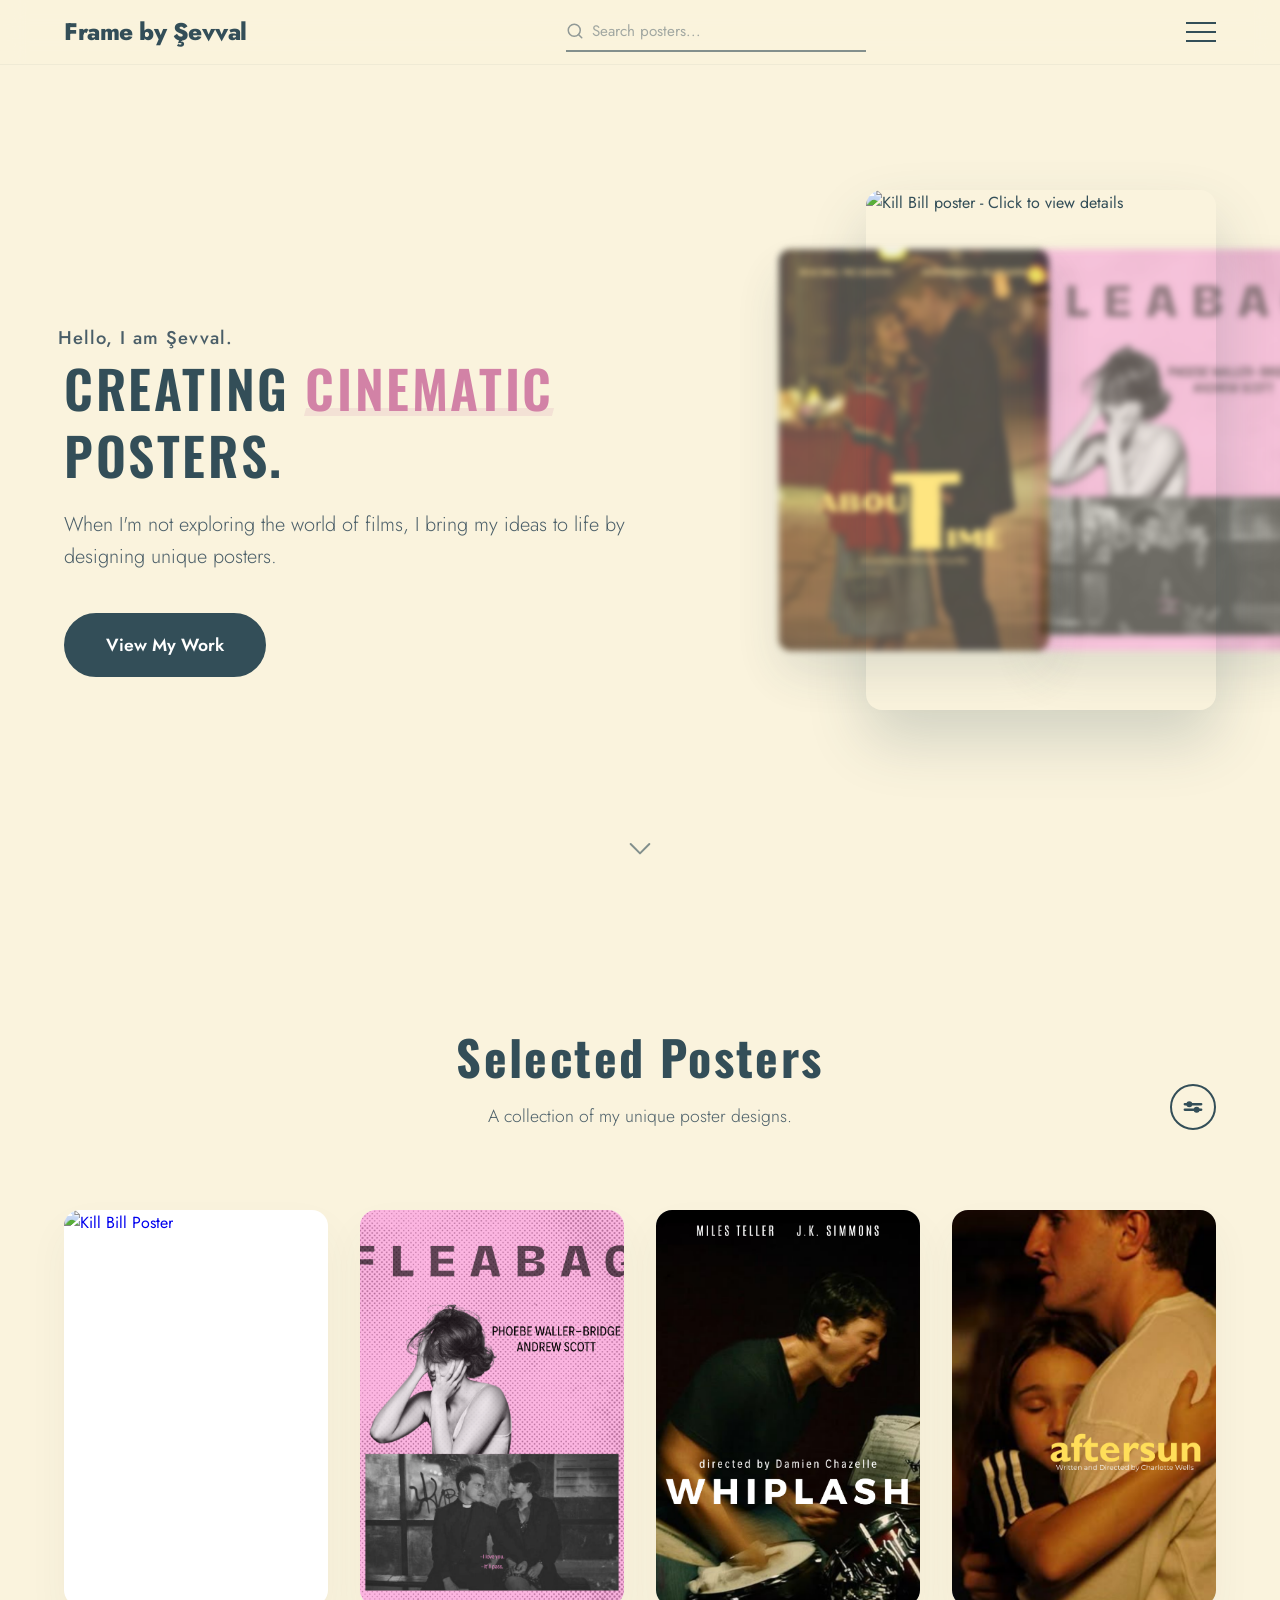
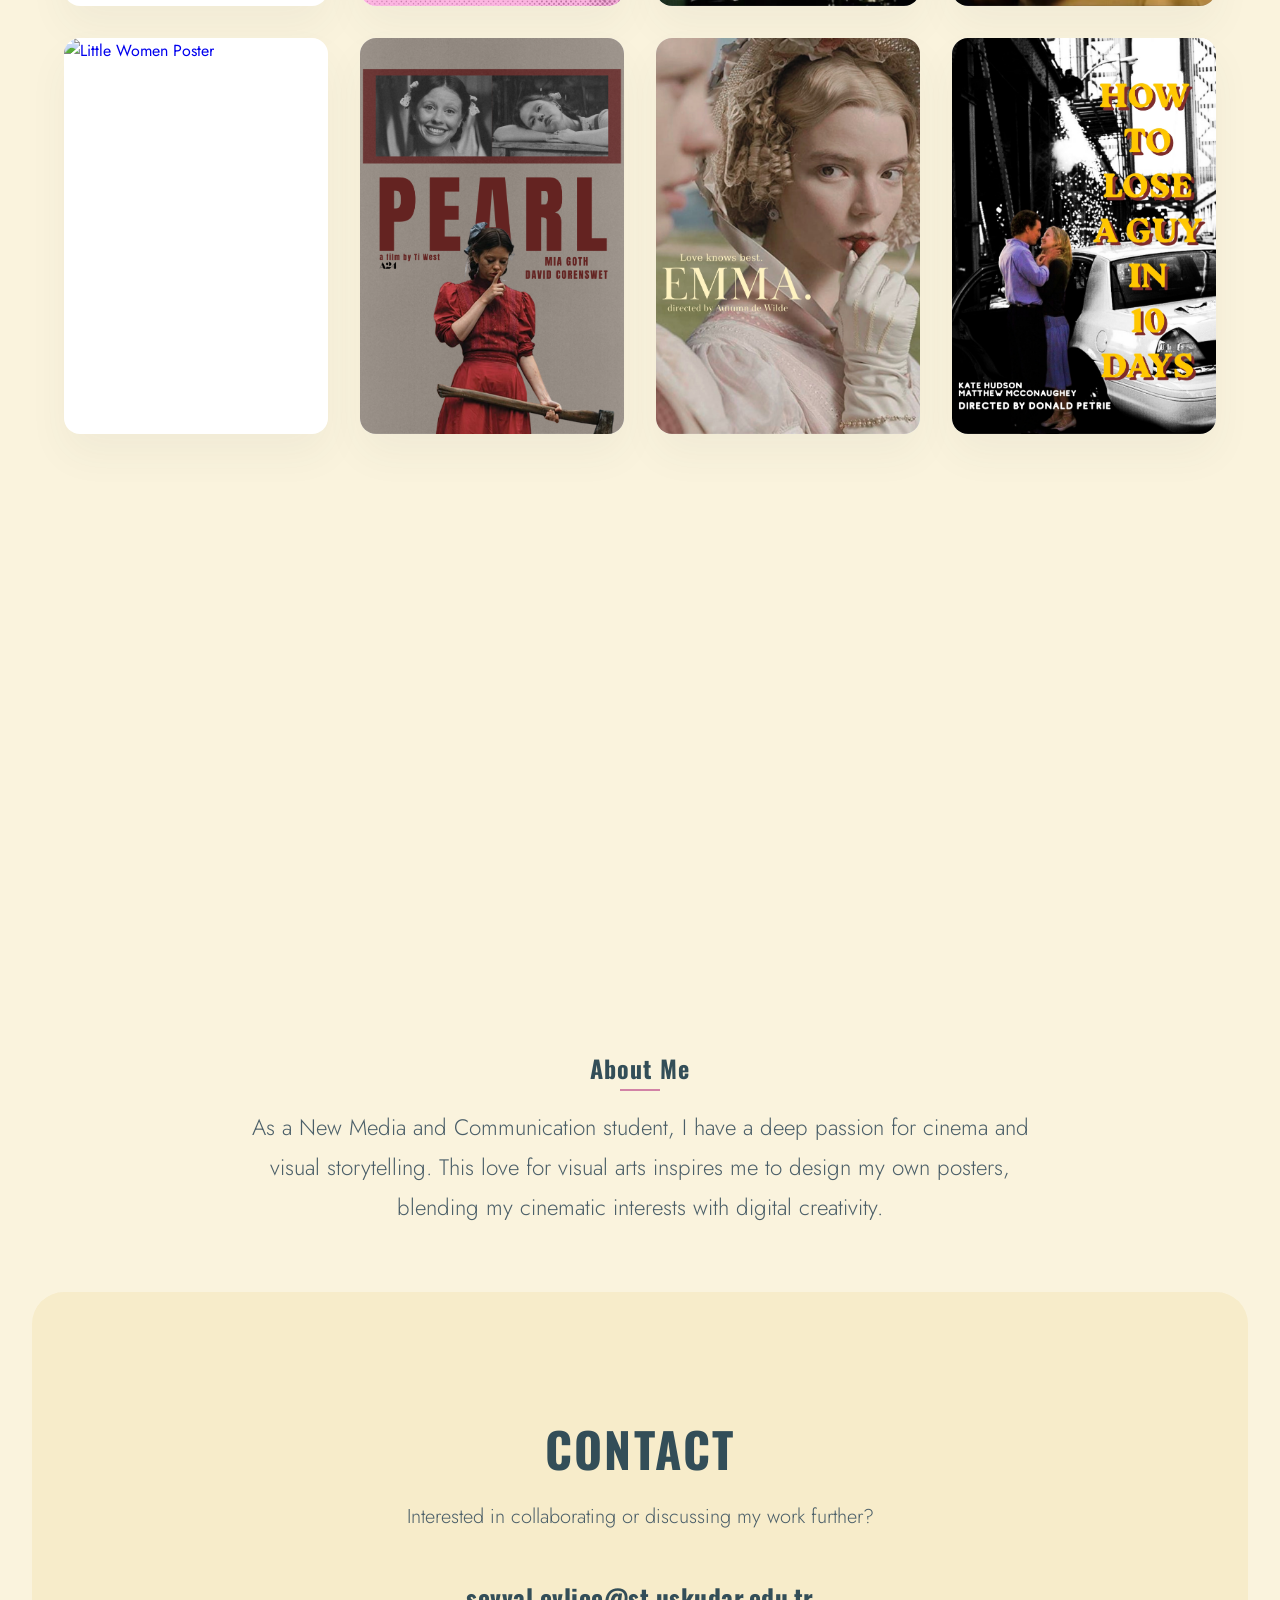
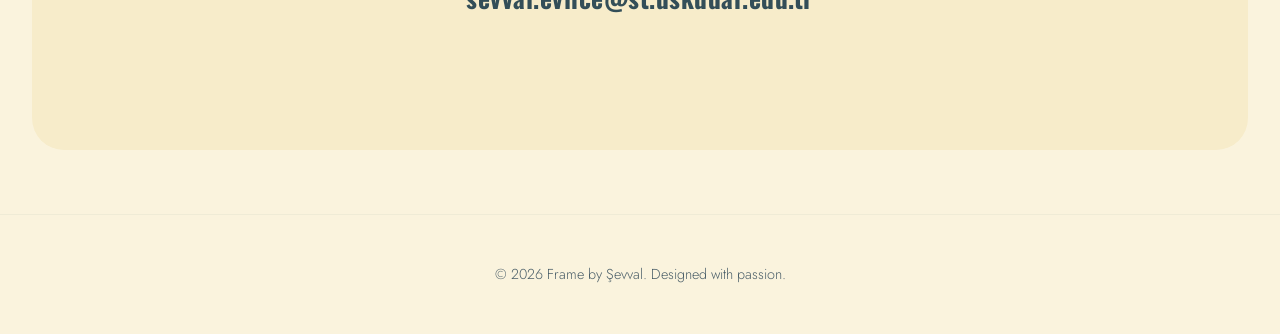
==== commit ed5b7e46: "Add files via upload" ====
--- a/NMC104_Portfolio_ŞevvalEvlice/index.html
+++ b/NMC104_Portfolio_ŞevvalEvlice/index.html
@@ -56,6 +56,7 @@
                     <img src="assets/PEARL.png" class="slider-item prev" alt="Pearl poster - Click to show" tabindex="0" role="button">
                     <img src="assets/EMMA.jpg" class="slider-item" alt="Emma poster - Click to show" tabindex="0" role="button">
                     <img src="assets/how to lose a guy in 10 days (1).jpg" class="slider-item" alt="How to Lose a Guy in 10 Days poster - Click to show" tabindex="0" role="button">
+                    <img src="assets/about time.jpg" class="slider-item" alt="About Time poster - Click to show" tabindex="0" role="button">
                 </div>
             </div>
             
@@ -162,6 +163,15 @@
                         </div>
                     </div>
                 </a>
+
+                <a href="details.html?id=about-time" class="poster-card" style="text-decoration: none;" aria-haspopup="dialog" aria-label="View details for About Time poster">
+                    <div class="poster-image-wrapper">
+                        <img src="assets/about time.jpg" alt="About Time Poster" class="poster-image" loading="lazy">
+                        <div class="poster-overlay">
+                            <span>About Time</span>
+                        </div>
+                    </div>
+                </a>
             </div>
         </section>
         <section class="about-section" id="about">
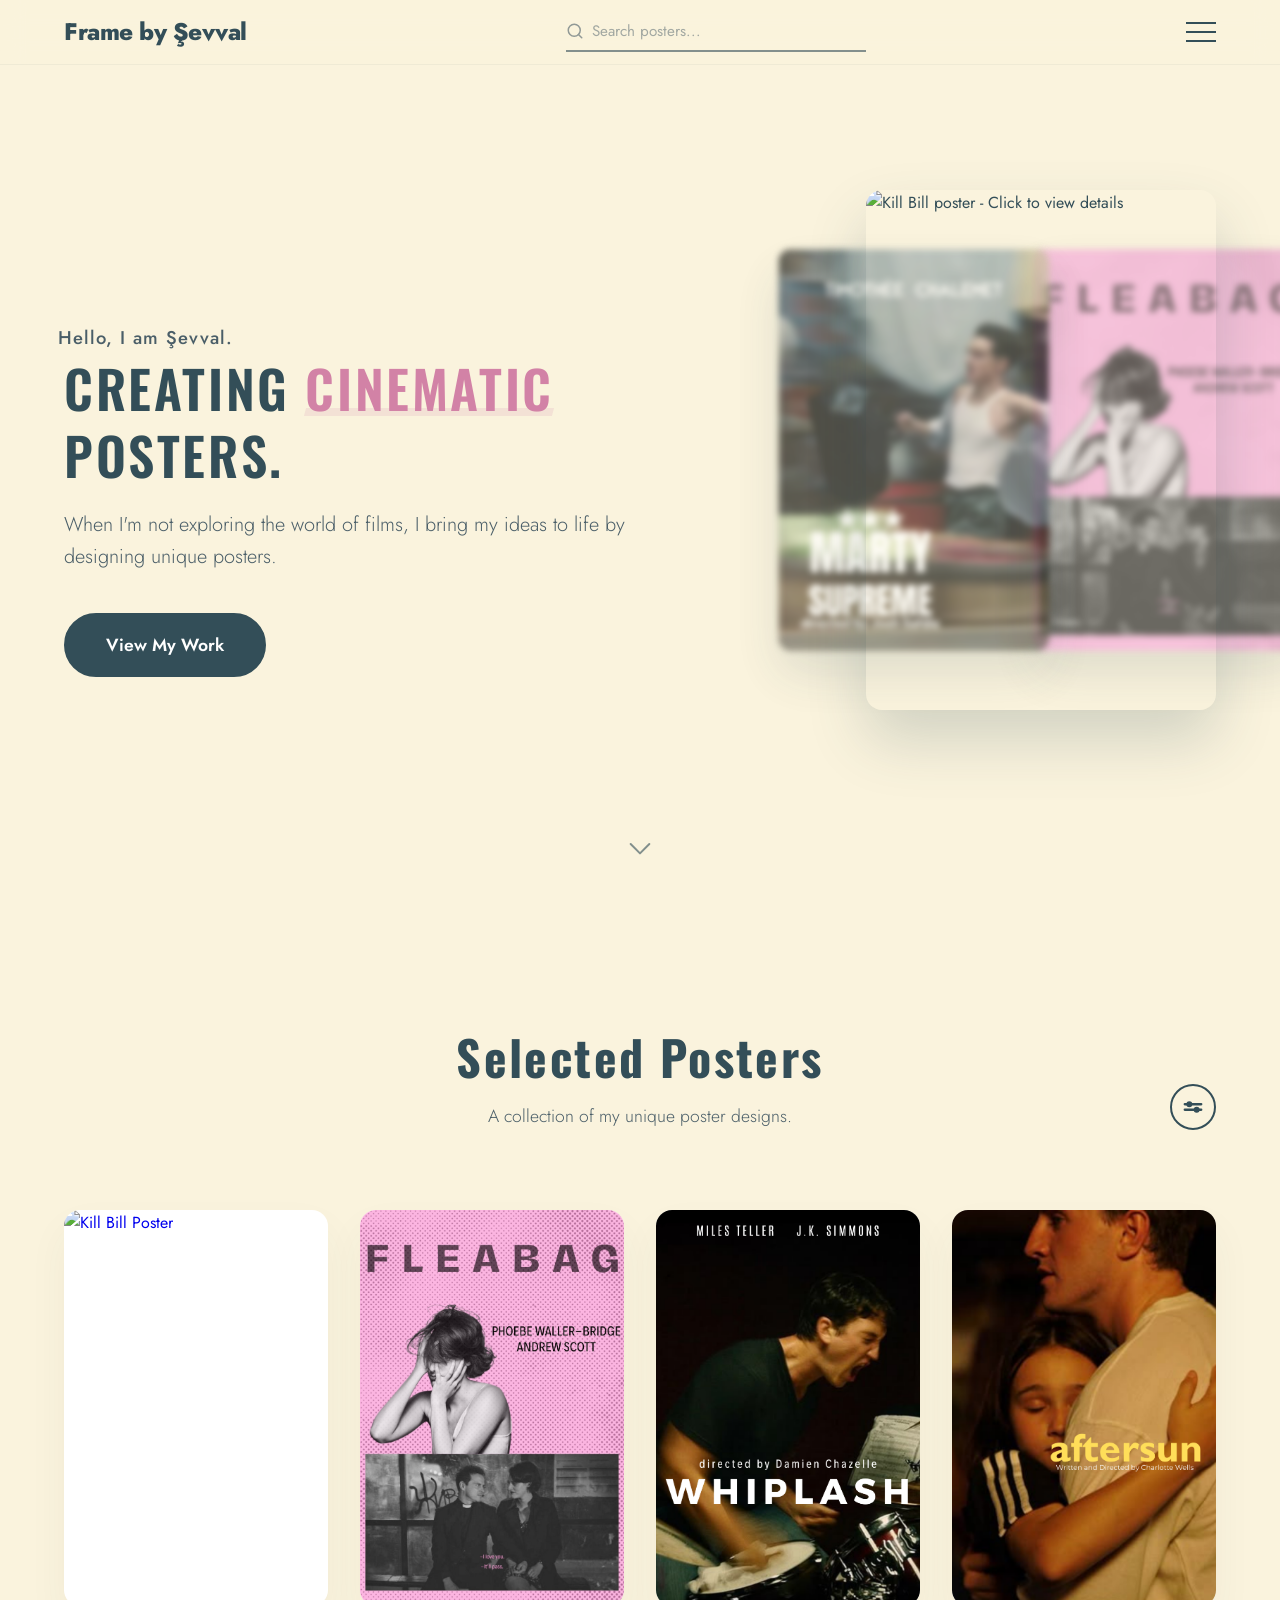
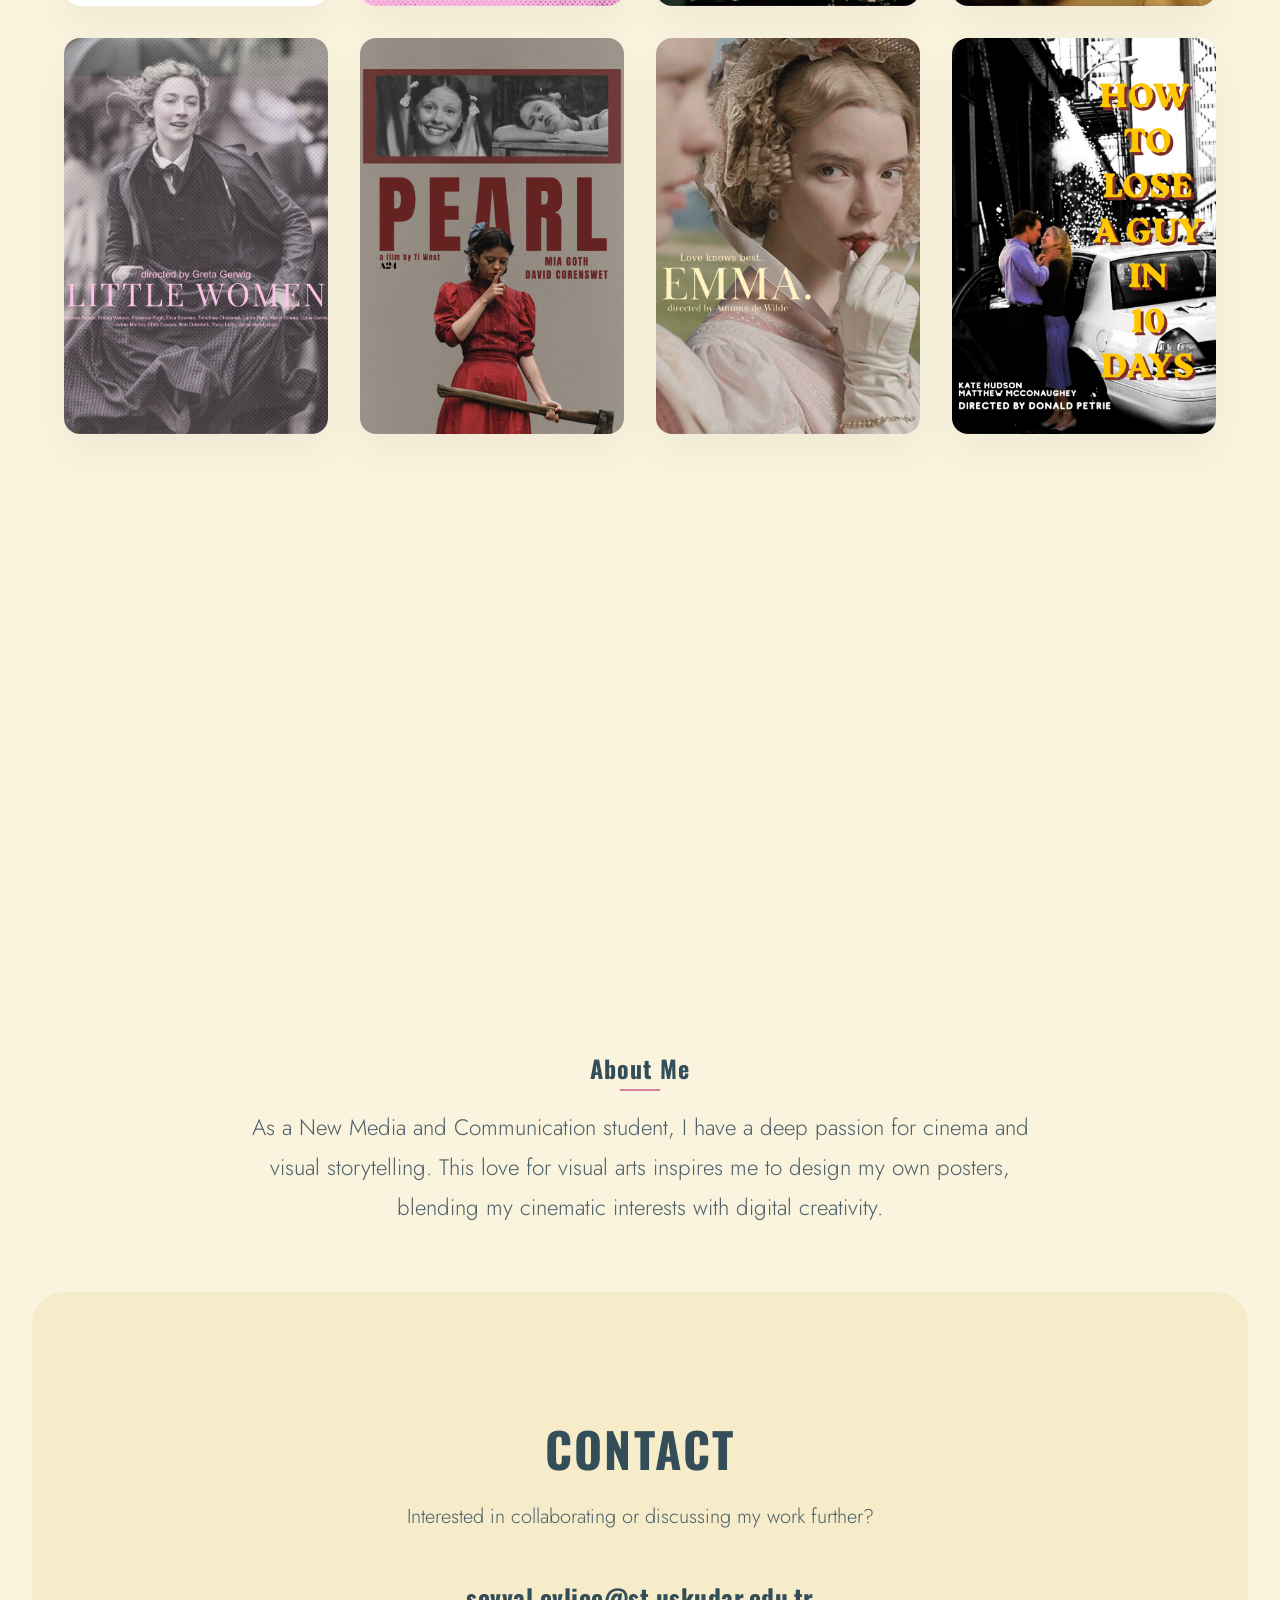
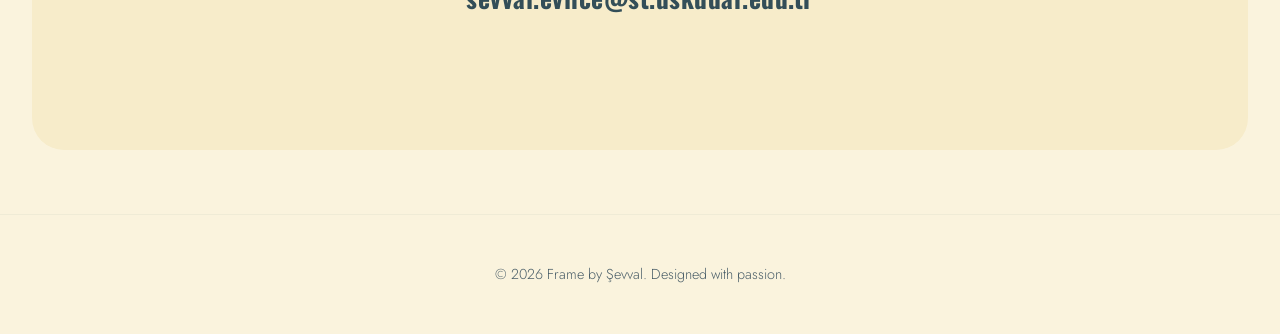
==== commit 0f6c33ac: "Add files via upload" ====
--- a/NMC104_Portfolio_ŞevvalEvlice/index.html
+++ b/NMC104_Portfolio_ŞevvalEvlice/index.html
@@ -49,14 +49,15 @@
             <div class="hero-slider" role="region" aria-label="Cinematic posters slider">
                 <div class="slider-track">
                     <img src="assets/KILL BILL.png" class="slider-item active" alt="Kill Bill poster - Click to view details" tabindex="0" role="button">
-                    <img src="assets/FLEABAG.png" class="slider-item next" alt="Fleabag poster - Click to show" tabindex="0" role="button">
+                    <img src="assets/fleabag.jpg" class="slider-item next" alt="Fleabag poster - Click to show" tabindex="0" role="button">
                     <img src="assets/WHIPLASH.png" class="slider-item" alt="Whiplash poster - Click to show" tabindex="0" role="button">
                     <img src="assets/aftersun.png" class="slider-item" alt="Aftersun poster - Click to show" tabindex="0" role="button">
-                    <img src="assets/little women.png" class="slider-item" alt="Little Women poster - Click to show" tabindex="0" role="button">
+                    <img src="assets/little women.jpg" class="slider-item" alt="Little Women poster - Click to show" tabindex="0" role="button">
                     <img src="assets/PEARL.png" class="slider-item prev" alt="Pearl poster - Click to show" tabindex="0" role="button">
                     <img src="assets/EMMA.jpg" class="slider-item" alt="Emma poster - Click to show" tabindex="0" role="button">
                     <img src="assets/how to lose a guy in 10 days (1).jpg" class="slider-item" alt="How to Lose a Guy in 10 Days poster - Click to show" tabindex="0" role="button">
                     <img src="assets/about time.jpg" class="slider-item" alt="About Time poster - Click to show" tabindex="0" role="button">
+                    <img src="assets/marty supreme.jpg" class="slider-item" alt="Marty Supreme poster - Click to show" tabindex="0" role="button">
                 </div>
             </div>
             
@@ -103,7 +104,7 @@
 
                 <a href="details.html?id=fleabag" class="poster-card" style="text-decoration: none;" aria-haspopup="dialog" aria-label="View details for Fleabag poster">
                     <div class="poster-image-wrapper">
-                        <img src="assets/FLEABAG.png" alt="Fleabag Poster" class="poster-image" style="object-position: top;" loading="lazy">
+                        <img src="assets/fleabag.jpg" alt="Fleabag Poster" class="poster-image" style="object-position: top;" loading="lazy">
                         <div class="poster-overlay">
                             <span>Fleabag</span>
                         </div>
@@ -130,7 +131,7 @@
 
                 <a href="details.html?id=little-women" class="poster-card" style="text-decoration: none;" aria-haspopup="dialog" aria-label="View details for Little Women poster">
                     <div class="poster-image-wrapper">
-                        <img src="assets/little women.png" alt="Little Women Poster" class="poster-image" style="object-position: top;" loading="lazy">
+                        <img src="assets/little women.jpg" alt="Little Women Poster" class="poster-image" style="object-position: top;" loading="lazy">
                         <div class="poster-overlay">
                             <span>Little Women</span>
                         </div>
@@ -169,6 +170,15 @@
                         <img src="assets/about time.jpg" alt="About Time Poster" class="poster-image" loading="lazy">
                         <div class="poster-overlay">
                             <span>About Time</span>
+                        </div>
+                    </div>
+                </a>
+
+                <a href="details.html?id=marty-supreme" class="poster-card" style="text-decoration: none;" aria-haspopup="dialog" aria-label="View details for Marty Supreme poster">
+                    <div class="poster-image-wrapper">
+                        <img src="assets/marty supreme.jpg" alt="Marty Supreme Poster" class="poster-image" loading="lazy">
+                        <div class="poster-overlay">
+                            <span>Marty Supreme</span>
                         </div>
                     </div>
                 </a>
--- a/NMC104_Portfolio_ŞevvalEvlice/style.css
+++ b/NMC104_Portfolio_ŞevvalEvlice/style.css
@@ -667,8 +667,15 @@
         font-size: 2.25rem; /* Balanced static size on mobile/tablet */
     }
     
+    .subtitle {
+        margin-left: auto;
+        margin-right: auto;
+    }
+    
     .hero-content {
         margin-bottom: 3rem;
+        margin-left: auto;
+        margin-right: auto;
     }
 
     .gallery {
@@ -1146,7 +1153,26 @@
     /* Adjust view controls on mobile so they don't overlap text */
     .view-controls {
         position: relative;
-        justify-content: flex-end;
-        margin-top: 1.5rem;
-    }
-}
+        justify-content: center;
+        margin: 1.5rem auto 0 auto;
+        width: max-content;
+    }
+
+    .view-dropdown {
+        right: 50%;
+        transform: translateX(50%) translateY(-10px);
+    }
+
+    .view-dropdown.show {
+        transform: translateX(50%) translateY(0);
+    }
+
+    /* Adjust slider preview items on mobile for perfect lateral symmetry and viewport fit */
+    .slider-item.prev {
+        transform: translateX(-30%) scale(0.85) translateZ(-100px);
+    }
+    
+    .slider-item.next {
+        transform: translateX(30%) scale(0.85) translateZ(-100px);
+    }
+}
